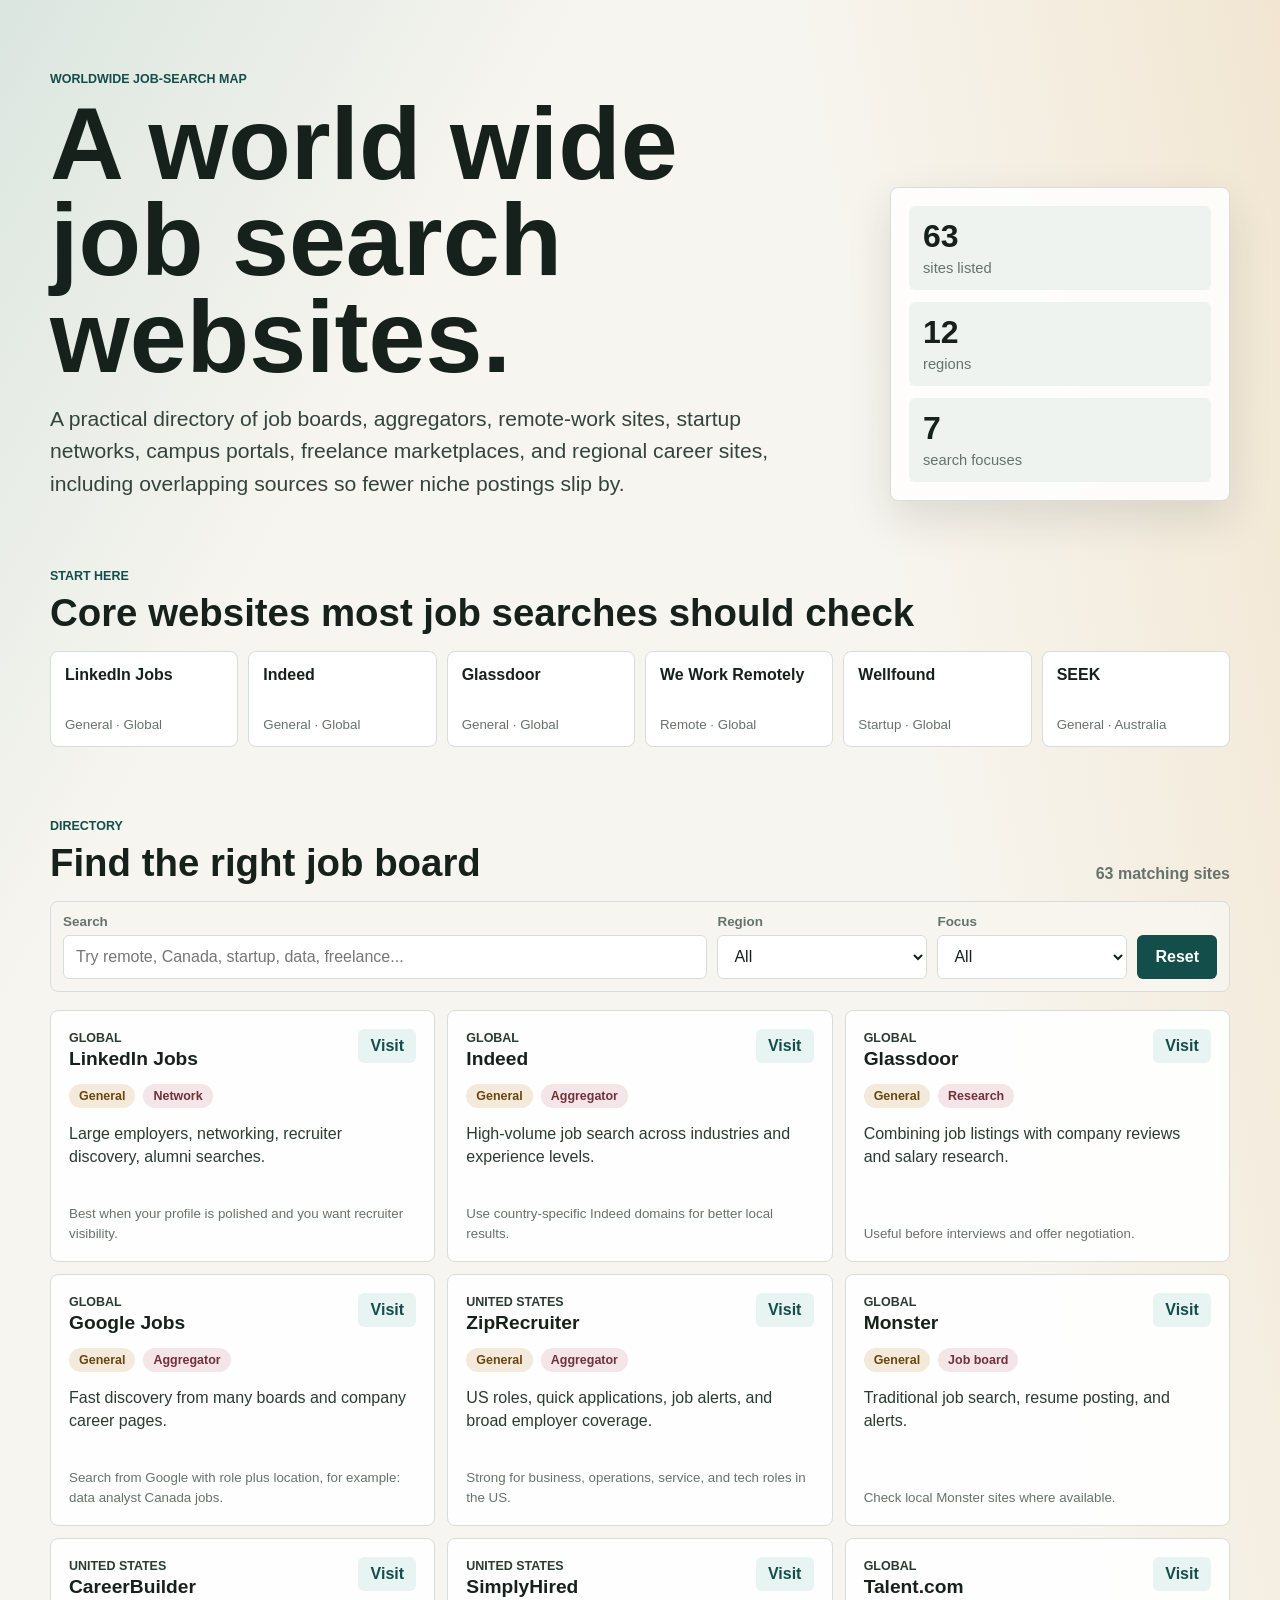
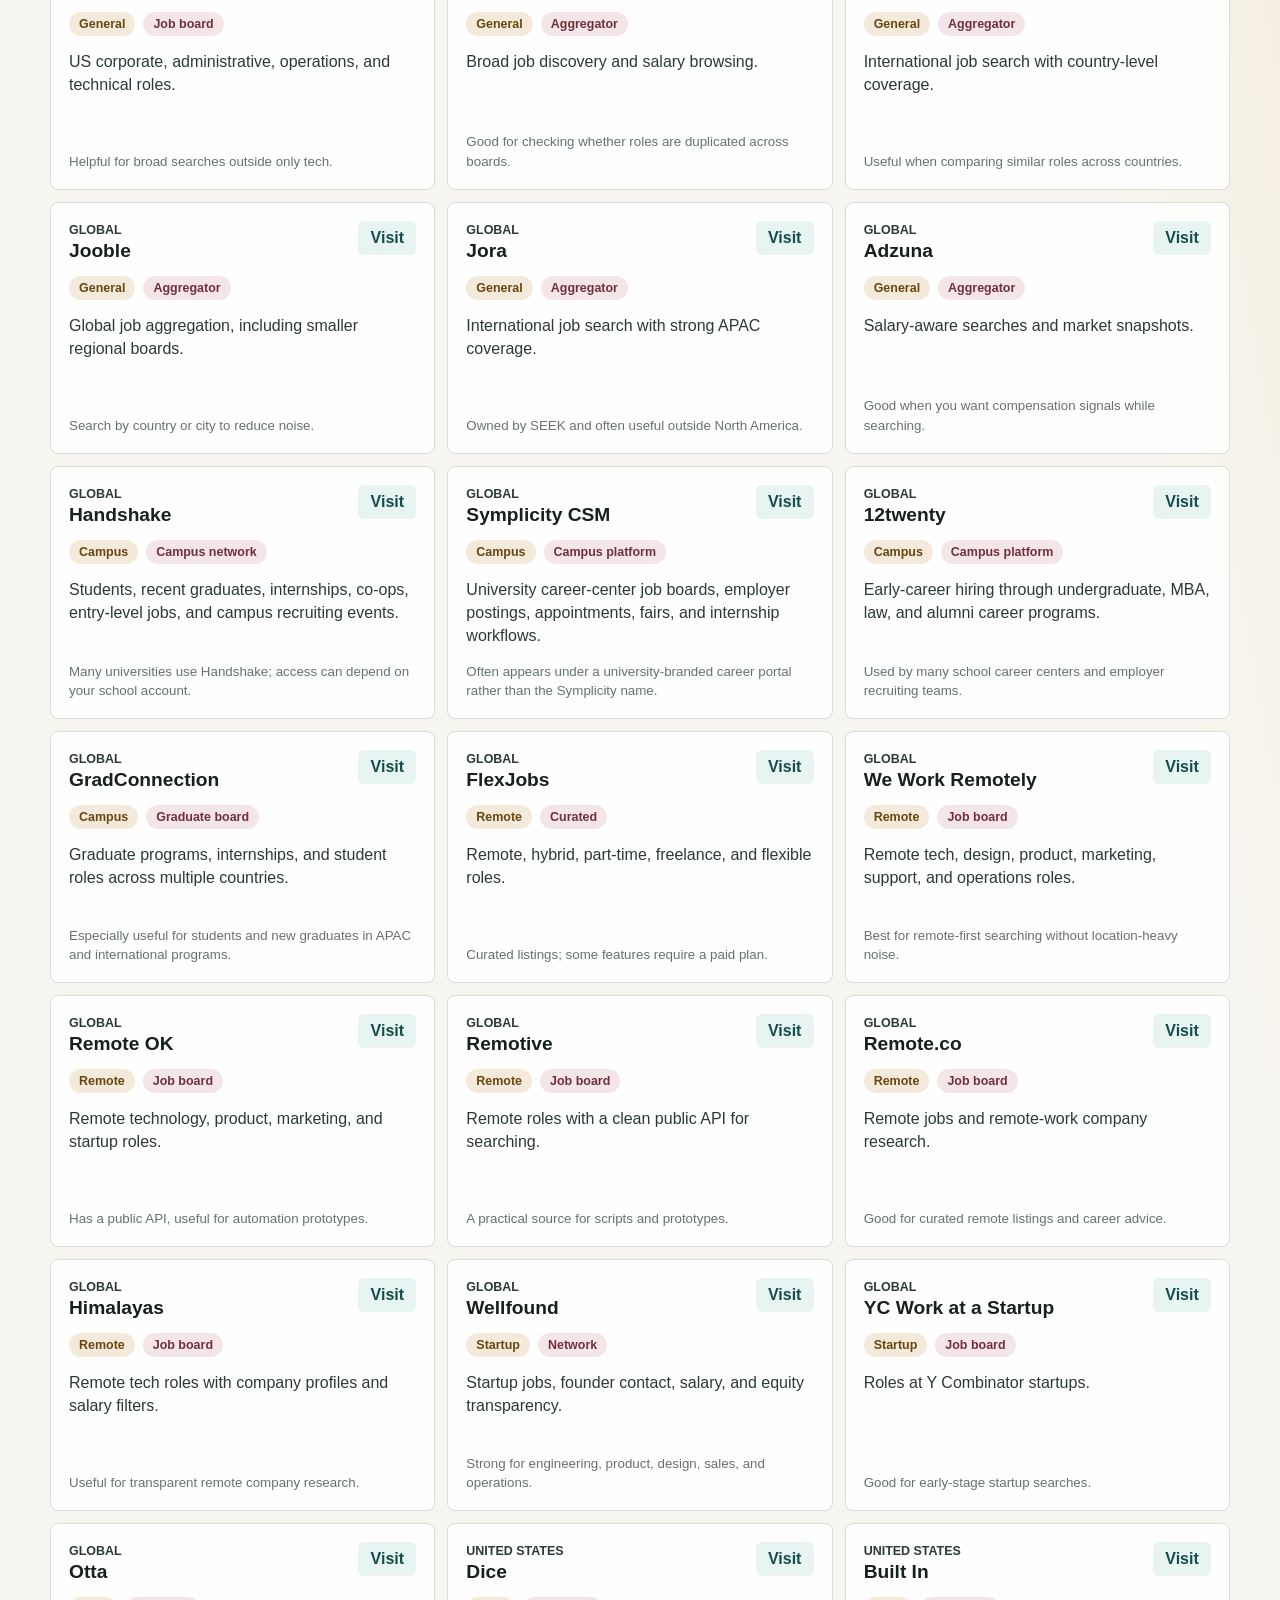
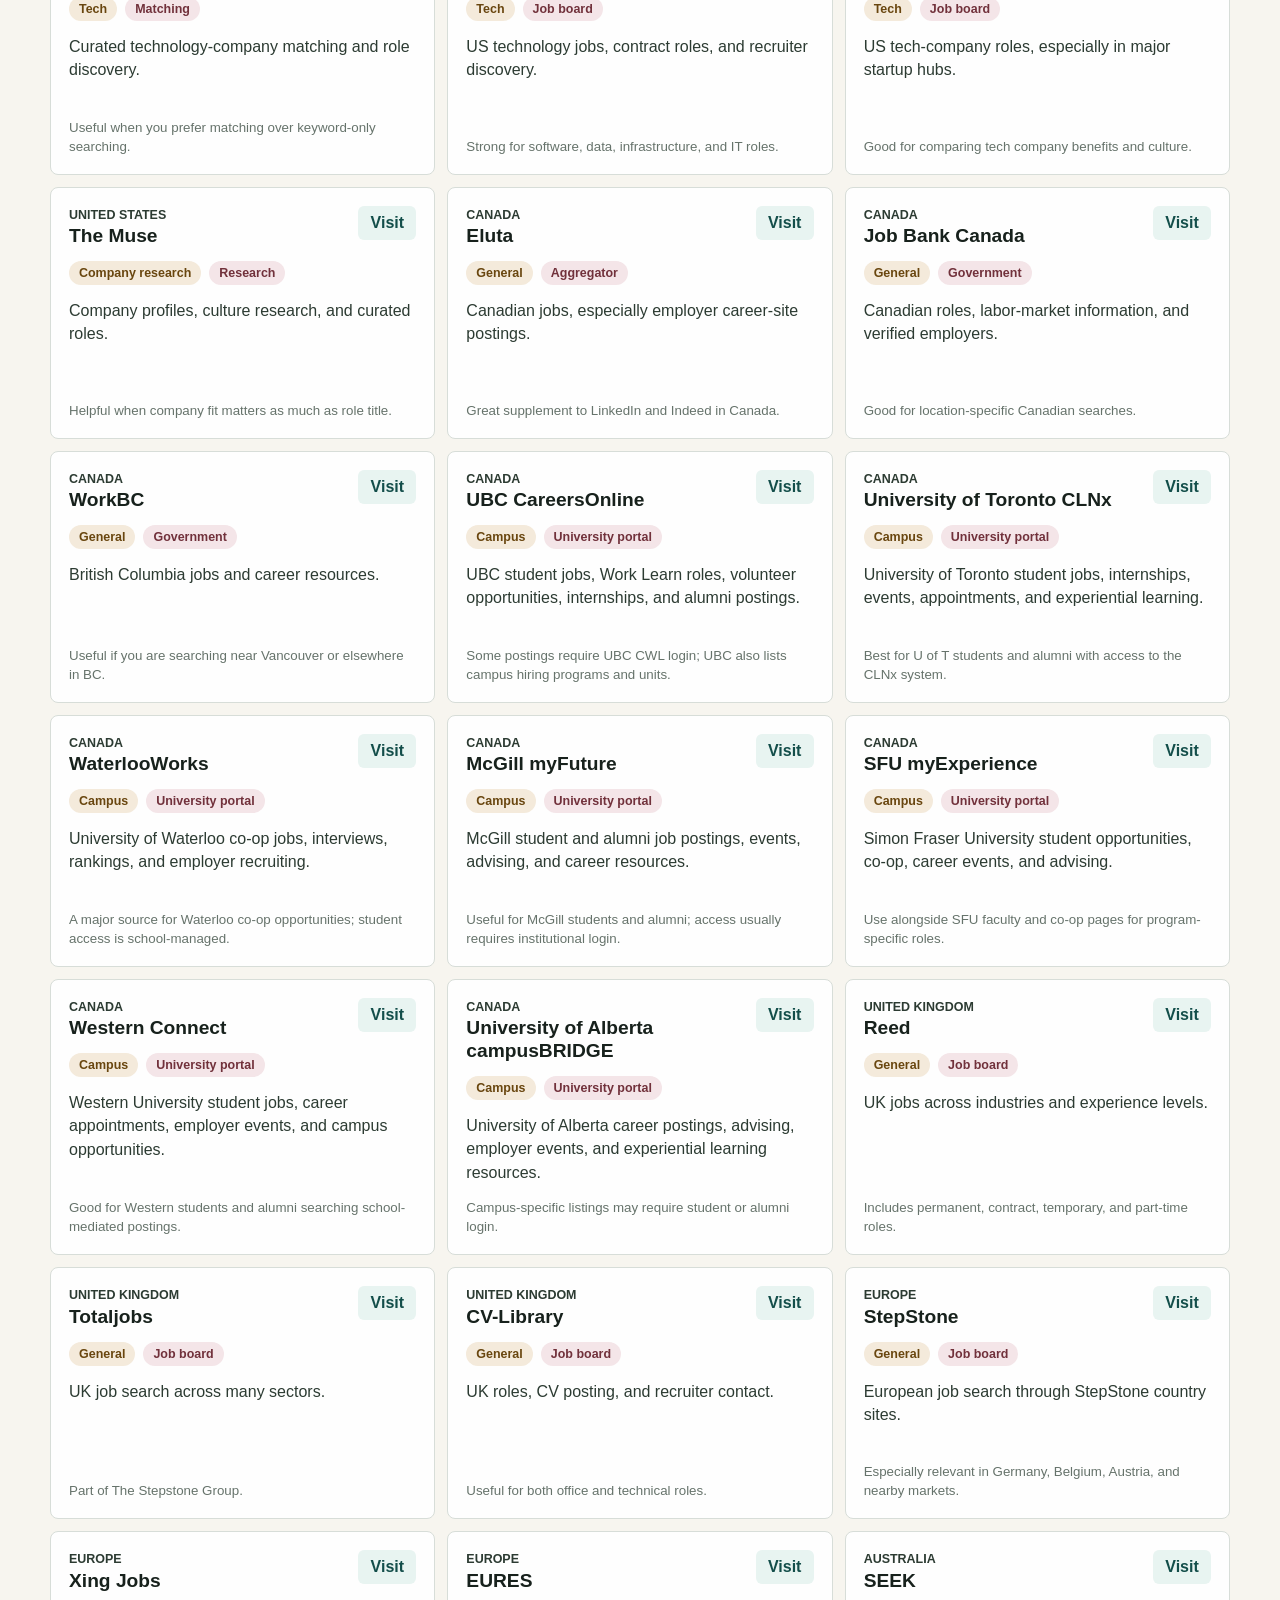
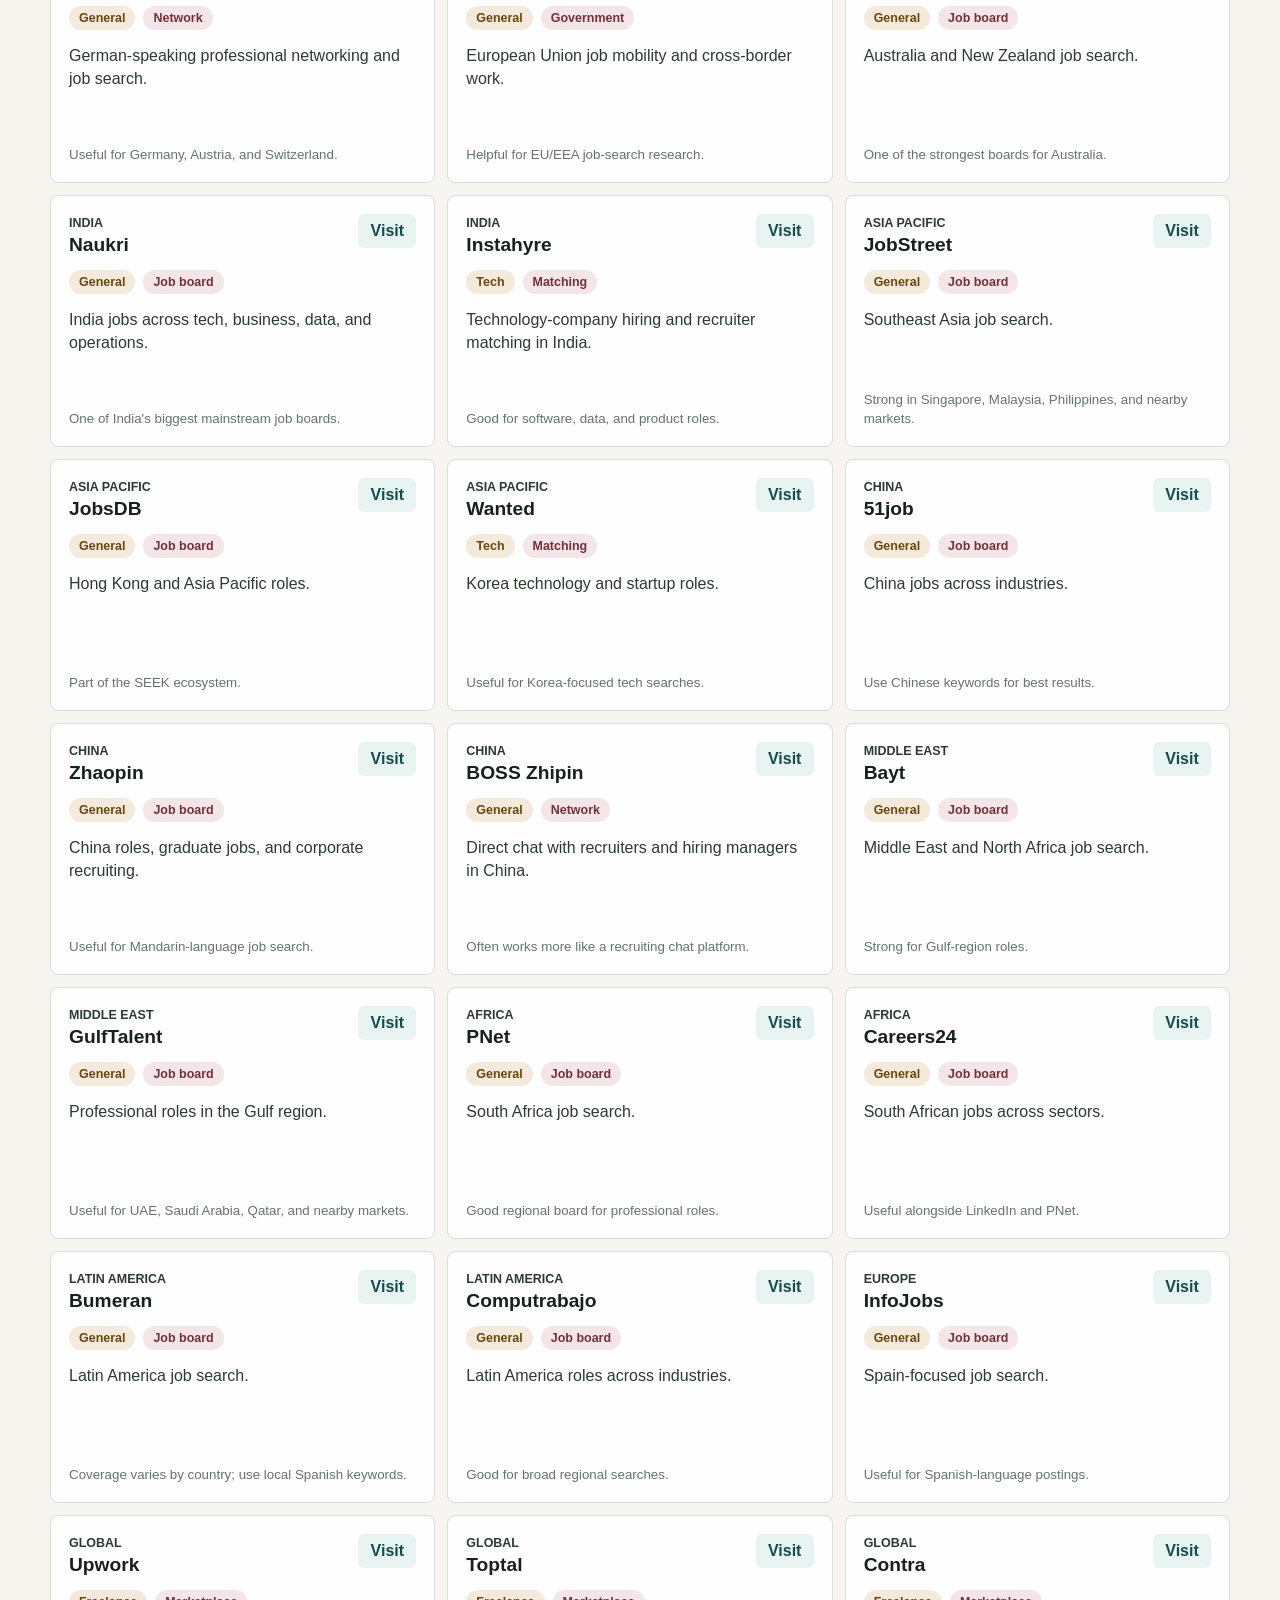
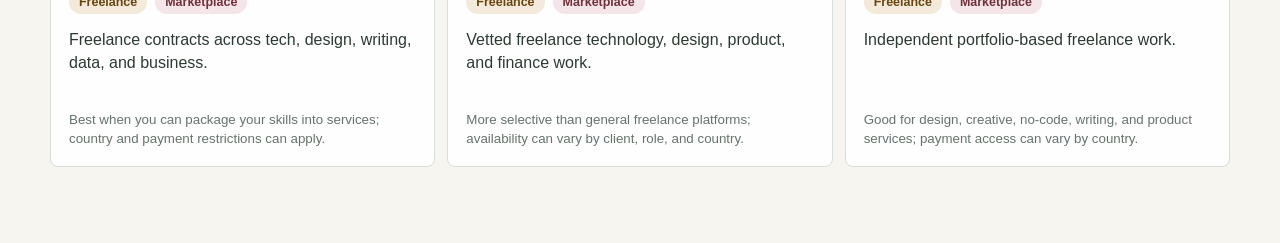
==== github-pages/index.html @ 7669657b "uploading deployment package" ====
<!doctype html>
<html lang="en">
  <head>
    <meta charset="utf-8" />
    <meta name="viewport" content="width=device-width, initial-scale=1" />
    <title>Worldwide Job Board Directory</title>
    <meta
      name="description"
      content="A searchable public directory of worldwide job-search websites, including regional, global, remote, campus, startup, and freelance job boards."
    />
    <style>
      :root {
        --background: #f7f5ef;
        --foreground: #17211c;
        --muted: #66736b;
        --panel: #ffffff;
        --panel-soft: #eef3f0;
        --line: #d7ddd8;
        --accent: #0f766e;
        --accent-dark: #134e4a;
        --amber-soft: #f4eadb;
        --rose-soft: #f4e5e8;
        --shadow: 0 18px 45px rgba(23, 33, 28, 0.12);
      }

      * {
        box-sizing: border-box;
      }

      body {
        margin: 0;
        background:
          linear-gradient(120deg, rgba(15, 118, 110, 0.12), transparent 32rem),
          linear-gradient(260deg, rgba(208, 139, 31, 0.14), transparent 30rem),
          var(--background);
        color: var(--foreground);
        font-family: Arial, Helvetica, sans-serif;
      }

      a {
        color: inherit;
      }

      button,
      input,
      select {
        font: inherit;
      }

      .hero {
        min-height: 54vh;
        display: flex;
        align-items: center;
        padding: 72px 24px 40px;
      }

      .hero__inner,
      .section,
      .directory {
        width: min(1180px, calc(100% - 48px));
        margin: 0 auto;
      }

      .hero__inner {
        display: grid;
        grid-template-columns: minmax(0, 1fr) 340px;
        gap: 32px;
        align-items: end;
      }

      .eyebrow {
        margin: 0 0 10px;
        color: var(--accent-dark);
        font-size: 0.78rem;
        font-weight: 800;
        letter-spacing: 0;
        text-transform: uppercase;
      }

      h1,
      h2,
      h3,
      p {
        margin-top: 0;
      }

      h1 {
        margin-bottom: 18px;
        font-size: clamp(3rem, 8vw, 6.7rem);
        line-height: 0.94;
        letter-spacing: 0;
        max-width: 980px;
      }

      .hero__lead {
        max-width: 720px;
        margin-bottom: 0;
        color: #33443a;
        font-size: clamp(1.05rem, 2vw, 1.32rem);
        line-height: 1.55;
      }

      .hero__panel {
        background: rgba(255, 255, 255, 0.86);
        border: 1px solid var(--line);
        border-radius: 8px;
        box-shadow: var(--shadow);
        padding: 18px;
        display: grid;
        gap: 12px;
      }

      .hero__panel div {
        min-height: 82px;
        padding: 14px;
        border-radius: 6px;
        background: var(--panel-soft);
      }

      .hero__panel strong {
        display: block;
        font-size: 2rem;
        line-height: 1;
      }

      .hero__panel span {
        display: block;
        margin-top: 8px;
        color: var(--muted);
        font-size: 0.92rem;
      }

      .section {
        padding: 28px 0 44px;
      }

      h2 {
        margin-bottom: 0;
        font-size: clamp(1.8rem, 3vw, 2.7rem);
        line-height: 1.04;
        letter-spacing: 0;
      }

      .featured-grid {
        display: grid;
        grid-template-columns: repeat(6, minmax(0, 1fr));
        gap: 10px;
        margin-top: 18px;
      }

      .featured-link {
        min-height: 96px;
        display: flex;
        flex-direction: column;
        justify-content: space-between;
        padding: 14px;
        border: 1px solid var(--line);
        border-radius: 8px;
        background: var(--panel);
        text-decoration: none;
      }

      .featured-link span {
        font-weight: 800;
      }

      .featured-link small {
        color: var(--muted);
      }

      .directory {
        padding: 28px 0 76px;
      }

      .directory__toolbar {
        display: flex;
        justify-content: space-between;
        gap: 24px;
        align-items: end;
        margin-bottom: 18px;
      }

      .result-count {
        flex: 0 0 auto;
        margin: 0;
        color: var(--muted);
        font-weight: 700;
      }

      .filters {
        position: sticky;
        top: 0;
        z-index: 4;
        display: grid;
        grid-template-columns: minmax(260px, 1fr) 210px 190px auto;
        gap: 10px;
        align-items: end;
        padding: 12px;
        margin-bottom: 18px;
        border: 1px solid var(--line);
        border-radius: 8px;
        background: rgba(247, 245, 239, 0.95);
        backdrop-filter: blur(14px);
      }

      label {
        display: grid;
        gap: 6px;
      }

      label span {
        color: var(--muted);
        font-size: 0.84rem;
        font-weight: 800;
      }

      input,
      select {
        width: 100%;
        height: 44px;
        border: 1px solid var(--line);
        border-radius: 6px;
        background: white;
        color: var(--foreground);
        padding: 0 12px;
        outline: none;
      }

      input:focus,
      select:focus {
        border-color: var(--accent);
        box-shadow: 0 0 0 3px rgba(15, 118, 110, 0.14);
      }

      .clear-button {
        height: 44px;
        border: 0;
        border-radius: 6px;
        background: var(--accent-dark);
        color: white;
        padding: 0 18px;
        cursor: pointer;
        font-weight: 800;
      }

      .board-grid {
        display: grid;
        grid-template-columns: repeat(3, minmax(0, 1fr));
        gap: 12px;
      }

      .board-card {
        min-height: 252px;
        display: flex;
        flex-direction: column;
        gap: 14px;
        border: 1px solid var(--line);
        border-radius: 8px;
        background: rgba(255, 255, 255, 0.92);
        padding: 18px;
      }

      .board-card__top {
        display: flex;
        justify-content: space-between;
        gap: 16px;
        align-items: start;
      }

      .board-card__region {
        margin-bottom: 6px;
        color: var(--accent);
        font-size: 0.78rem;
        font-weight: 800;
        text-transform: uppercase;
      }

      .board-card h3 {
        margin-bottom: 0;
        font-size: 1.2rem;
        line-height: 1.2;
      }

      .board-card__top a {
        flex: 0 0 auto;
        display: inline-flex;
        align-items: center;
        justify-content: center;
        min-width: 58px;
        height: 34px;
        border-radius: 6px;
        background: #e8f4f1;
        color: var(--accent-dark);
        text-decoration: none;
        font-weight: 800;
      }

      .tags {
        display: flex;
        flex-wrap: wrap;
        gap: 8px;
      }

      .tags span {
        border-radius: 999px;
        background: var(--amber-soft);
        color: #69460f;
        padding: 5px 10px;
        font-size: 0.78rem;
        font-weight: 800;
      }

      .tags span:nth-child(2) {
        background: var(--rose-soft);
        color: #71313b;
      }

      .tags span:nth-child(3) {
        background: #e8f4f1;
        color: var(--accent-dark);
      }

      .board-card p {
        margin-bottom: 0;
        color: #2c3b32;
        line-height: 1.45;
      }

      .board-card small {
        margin-top: auto;
        color: var(--muted);
        line-height: 1.45;
      }

      @media (max-width: 980px) {
        .hero__inner {
          grid-template-columns: 1fr;
        }

        .hero__panel {
          grid-template-columns: repeat(3, minmax(0, 1fr));
        }

        .featured-grid,
        .board-grid {
          grid-template-columns: repeat(2, minmax(0, 1fr));
        }

        .filters {
          grid-template-columns: 1fr 1fr;
        }

        .search-field {
          grid-column: 1 / -1;
        }
      }

      @media (max-width: 640px) {
        .hero {
          min-height: auto;
          padding: 48px 16px 28px;
        }

        .hero__inner,
        .section,
        .directory {
          width: min(100% - 28px, 1180px);
        }

        .hero__panel,
        .featured-grid,
        .board-grid,
        .filters {
          grid-template-columns: 1fr;
        }

        .directory__toolbar {
          display: block;
        }

        .result-count {
          margin-top: 10px;
        }

        .board-card {
          min-height: auto;
        }
      }
    </style>
  </head>
  <body>
    <main>
      <section class="hero">
        <div class="hero__inner">
          <div>
            <p class="eyebrow">Worldwide job-search map</p>
            <h1>A world wide job search websites.</h1>
            <p class="hero__lead">
              A practical directory of job boards, aggregators, remote-work sites,
              startup networks, campus portals, freelance marketplaces, and regional
              career sites, including overlapping sources so fewer niche postings slip by.
            </p>
          </div>
          <div class="hero__panel" aria-label="Directory summary">
            <div><strong id="site-count">0</strong><span>sites listed</span></div>
            <div><strong id="region-count">0</strong><span>regions</span></div>
            <div><strong id="focus-count">0</strong><span>search focuses</span></div>
          </div>
        </div>
      </section>

      <section class="section" aria-labelledby="featured-title">
        <p class="eyebrow">Start here</p>
        <h2 id="featured-title">Core websites most job searches should check</h2>
        <div class="featured-grid" id="featured-grid"></div>
      </section>

      <section class="directory" aria-labelledby="directory-title">
        <div class="directory__toolbar">
          <div>
            <p class="eyebrow">Directory</p>
            <h2 id="directory-title">Find the right job board</h2>
          </div>
          <p class="result-count" id="result-count">0 matching sites</p>
        </div>

        <div class="filters" aria-label="Directory filters">
          <label class="search-field">
            <span>Search</span>
            <input id="search" type="search" placeholder="Try remote, Canada, startup, data, freelance..." />
          </label>
          <label>
            <span>Region</span>
            <select id="region"></select>
          </label>
          <label>
            <span>Focus</span>
            <select id="focus"></select>
          </label>
          <button class="clear-button" id="reset" type="button">Reset</button>
        </div>

        <div class="board-grid" id="board-grid"></div>
      </section>
    </main>

    <script>
      const regionOrder = [
        "All",
        "Global",
        "United States",
        "Canada",
        "United Kingdom",
        "Europe",
        "Australia",
        "India",
        "Asia Pacific",
        "China",
        "Middle East",
        "Africa",
        "Latin America",
      ];

      const focusOrder = ["All", "General", "Remote", "Tech", "Startup", "Campus", "Freelance", "Company research"];

      const broadCoverage = [
        "United States",
        "Canada",
        "United Kingdom",
        "Europe",
        "Australia",
        "India",
        "Asia Pacific",
        "Middle East",
        "Africa",
        "Latin America",
      ];

      const jobBoards = [
        ["LinkedIn Jobs", "https://www.linkedin.com/jobs/", "Global", broadCoverage, "General", "Network", "Large employers, networking, recruiter discovery, alumni searches.", "Best when your profile is polished and you want recruiter visibility."],
        ["Indeed", "https://www.indeed.com/", "Global", broadCoverage, "General", "Aggregator", "High-volume job search across industries and experience levels.", "Use country-specific Indeed domains for better local results."],
        ["Glassdoor", "https://www.glassdoor.com/Job/", "Global", ["United States", "Canada", "United Kingdom", "Europe", "Australia", "India"], "General", "Research", "Combining job listings with company reviews and salary research.", "Useful before interviews and offer negotiation."],
        ["Google Jobs", "https://www.google.com/search?q=jobs+near+me", "Global", broadCoverage, "General", "Aggregator", "Fast discovery from many boards and company career pages.", "Search from Google with role plus location, for example: data analyst Canada jobs."],
        ["ZipRecruiter", "https://www.ziprecruiter.com/", "United States", [], "General", "Aggregator", "US roles, quick applications, job alerts, and broad employer coverage.", "Strong for business, operations, service, and tech roles in the US."],
        ["Monster", "https://www.monster.com/", "Global", ["United States", "Canada", "United Kingdom", "Europe", "India"], "General", "Job board", "Traditional job search, resume posting, and alerts.", "Check local Monster sites where available."],
        ["CareerBuilder", "https://www.careerbuilder.com/", "United States", [], "General", "Job board", "US corporate, administrative, operations, and technical roles.", "Helpful for broad searches outside only tech."],
        ["SimplyHired", "https://www.simplyhired.com/", "United States", [], "General", "Aggregator", "Broad job discovery and salary browsing.", "Good for checking whether roles are duplicated across boards."],
        ["Talent.com", "https://www.talent.com/", "Global", broadCoverage, "General", "Aggregator", "International job search with country-level coverage.", "Useful when comparing similar roles across countries."],
        ["Jooble", "https://jooble.org/", "Global", broadCoverage, "General", "Aggregator", "Global job aggregation, including smaller regional boards.", "Search by country or city to reduce noise."],
        ["Jora", "https://www.jora.com/", "Global", ["Canada", "United Kingdom", "Australia", "India", "Asia Pacific"], "General", "Aggregator", "International job search with strong APAC coverage.", "Owned by SEEK and often useful outside North America."],
        ["Adzuna", "https://www.adzuna.com/", "Global", ["United States", "Canada", "United Kingdom", "Europe", "Australia"], "General", "Aggregator", "Salary-aware searches and market snapshots.", "Good when you want compensation signals while searching."],
        ["Handshake", "https://joinhandshake.com/students/", "Global", ["United States", "Canada", "United Kingdom", "Europe"], "Campus", "Campus network", "Students, recent graduates, internships, co-ops, entry-level jobs, and campus recruiting events.", "Many universities use Handshake; access can depend on your school account."],
        ["Symplicity CSM", "https://www.symplicity.com/uk/csm", "Global", ["United States", "Canada", "United Kingdom", "Europe", "Australia", "Asia Pacific"], "Campus", "Campus platform", "University career-center job boards, employer postings, appointments, fairs, and internship workflows.", "Often appears under a university-branded career portal rather than the Symplicity name."],
        ["12twenty", "https://12twenty.com/", "Global", ["United States", "Canada", "United Kingdom", "Europe"], "Campus", "Campus platform", "Early-career hiring through undergraduate, MBA, law, and alumni career programs.", "Used by many school career centers and employer recruiting teams."],
        ["GradConnection", "https://au.gradconnection.com/", "Global", ["Australia", "India", "Asia Pacific"], "Campus", "Graduate board", "Graduate programs, internships, and student roles across multiple countries.", "Especially useful for students and new graduates in APAC and international programs."],
        ["FlexJobs", "https://www.flexjobs.com/", "Global", broadCoverage, "Remote", "Curated", "Remote, hybrid, part-time, freelance, and flexible roles.", "Curated listings; some features require a paid plan."],
        ["We Work Remotely", "https://weworkremotely.com/", "Global", broadCoverage, "Remote", "Job board", "Remote tech, design, product, marketing, support, and operations roles.", "Best for remote-first searching without location-heavy noise."],
        ["Remote OK", "https://remoteok.com/", "Global", broadCoverage, "Remote", "Job board", "Remote technology, product, marketing, and startup roles.", "Has a public API, useful for automation prototypes."],
        ["Remotive", "https://remotive.com/", "Global", broadCoverage, "Remote", "Job board", "Remote roles with a clean public API for searching.", "A practical source for scripts and prototypes."],
        ["Remote.co", "https://remote.co/remote-jobs/", "Global", broadCoverage, "Remote", "Job board", "Remote jobs and remote-work company research.", "Good for curated remote listings and career advice."],
        ["Himalayas", "https://himalayas.app/jobs", "Global", broadCoverage, "Remote", "Job board", "Remote tech roles with company profiles and salary filters.", "Useful for transparent remote company research."],
        ["Wellfound", "https://wellfound.com/jobs", "Global", ["United States", "Canada", "United Kingdom", "Europe", "India", "Asia Pacific", "Latin America"], "Startup", "Network", "Startup jobs, founder contact, salary, and equity transparency.", "Strong for engineering, product, design, sales, and operations."],
        ["YC Work at a Startup", "https://www.ycombinator.com/jobs", "Global", broadCoverage, "Startup", "Job board", "Roles at Y Combinator startups.", "Good for early-stage startup searches."],
        ["Otta", "https://app.otta.com/", "Global", ["United States", "Canada", "United Kingdom", "Europe"], "Tech", "Matching", "Curated technology-company matching and role discovery.", "Useful when you prefer matching over keyword-only searching."],
        ["Dice", "https://www.dice.com/", "United States", [], "Tech", "Job board", "US technology jobs, contract roles, and recruiter discovery.", "Strong for software, data, infrastructure, and IT roles."],
        ["Built In", "https://builtin.com/jobs", "United States", [], "Tech", "Job board", "US tech-company roles, especially in major startup hubs.", "Good for comparing tech company benefits and culture."],
        ["The Muse", "https://www.themuse.com/search/", "United States", [], "Company research", "Research", "Company profiles, culture research, and curated roles.", "Helpful when company fit matters as much as role title."],
        ["Eluta", "https://www.eluta.ca/", "Canada", [], "General", "Aggregator", "Canadian jobs, especially employer career-site postings.", "Great supplement to LinkedIn and Indeed in Canada."],
        ["Job Bank Canada", "https://www.jobbank.gc.ca/", "Canada", [], "General", "Government", "Canadian roles, labor-market information, and verified employers.", "Good for location-specific Canadian searches."],
        ["WorkBC", "https://www.workbc.ca/search-and-prepare-job/find-jobs", "Canada", [], "General", "Government", "British Columbia jobs and career resources.", "Useful if you are searching near Vancouver or elsewhere in BC."],
        ["UBC CareersOnline", "https://students.ubc.ca/career/campus-jobs/", "Canada", [], "Campus", "University portal", "UBC student jobs, Work Learn roles, volunteer opportunities, internships, and alumni postings.", "Some postings require UBC CWL login; UBC also lists campus hiring programs and units."],
        ["University of Toronto CLNx", "https://clnx.utoronto.ca/", "Canada", [], "Campus", "University portal", "University of Toronto student jobs, internships, events, appointments, and experiential learning.", "Best for U of T students and alumni with access to the CLNx system."],
        ["WaterlooWorks", "https://uwaterloo.ca/hire/recruit-waterloo/co-operative-education/co-op-hiring-process/waterlooworks", "Canada", [], "Campus", "University portal", "University of Waterloo co-op jobs, interviews, rankings, and employer recruiting.", "A major source for Waterloo co-op opportunities; student access is school-managed."],
        ["McGill myFuture", "https://www.mcgill.ca/caps/students/services/myfuture", "Canada", [], "Campus", "University portal", "McGill student and alumni job postings, events, advising, and career resources.", "Useful for McGill students and alumni; access usually requires institutional login."],
        ["SFU myExperience", "https://www.sfu.ca/students/career.html", "Canada", [], "Campus", "University portal", "Simon Fraser University student opportunities, co-op, career events, and advising.", "Use alongside SFU faculty and co-op pages for program-specific roles."],
        ["Western Connect", "https://www.uwo.ca/careers/", "Canada", [], "Campus", "University portal", "Western University student jobs, career appointments, employer events, and campus opportunities.", "Good for Western students and alumni searching school-mediated postings."],
        ["University of Alberta campusBRIDGE", "https://www.ualberta.ca/en/career-centre/index.html", "Canada", [], "Campus", "University portal", "University of Alberta career postings, advising, employer events, and experiential learning resources.", "Campus-specific listings may require student or alumni login."],
        ["Reed", "https://www.reed.co.uk/jobs", "United Kingdom", [], "General", "Job board", "UK jobs across industries and experience levels.", "Includes permanent, contract, temporary, and part-time roles."],
        ["Totaljobs", "https://www.totaljobs.com/", "United Kingdom", [], "General", "Job board", "UK job search across many sectors.", "Part of The Stepstone Group."],
        ["CV-Library", "https://www.cv-library.co.uk/", "United Kingdom", [], "General", "Job board", "UK roles, CV posting, and recruiter contact.", "Useful for both office and technical roles."],
        ["StepStone", "https://www.stepstone.com/", "Europe", [], "General", "Job board", "European job search through StepStone country sites.", "Especially relevant in Germany, Belgium, Austria, and nearby markets."],
        ["Xing Jobs", "https://www.xing.com/jobs", "Europe", [], "General", "Network", "German-speaking professional networking and job search.", "Useful for Germany, Austria, and Switzerland."],
        ["EURES", "https://eures.europa.eu/index_en", "Europe", [], "General", "Government", "European Union job mobility and cross-border work.", "Helpful for EU/EEA job-search research."],
        ["SEEK", "https://www.seek.com.au/", "Australia", [], "General", "Job board", "Australia and New Zealand job search.", "One of the strongest boards for Australia."],
        ["Naukri", "https://www.naukri.com/", "India", [], "General", "Job board", "India jobs across tech, business, data, and operations.", "One of India's biggest mainstream job boards."],
        ["Instahyre", "https://www.instahyre.com/", "India", [], "Tech", "Matching", "Technology-company hiring and recruiter matching in India.", "Good for software, data, and product roles."],
        ["JobStreet", "https://www.jobstreet.com/", "Asia Pacific", [], "General", "Job board", "Southeast Asia job search.", "Strong in Singapore, Malaysia, Philippines, and nearby markets."],
        ["JobsDB", "https://hk.jobsdb.com/", "Asia Pacific", [], "General", "Job board", "Hong Kong and Asia Pacific roles.", "Part of the SEEK ecosystem."],
        ["Wanted", "https://www.wanted.co.kr/", "Asia Pacific", [], "Tech", "Matching", "Korea technology and startup roles.", "Useful for Korea-focused tech searches."],
        ["51job", "https://www.51job.com/", "China", [], "General", "Job board", "China jobs across industries.", "Use Chinese keywords for best results."],
        ["Zhaopin", "https://www.zhaopin.com/", "China", [], "General", "Job board", "China roles, graduate jobs, and corporate recruiting.", "Useful for Mandarin-language job search."],
        ["BOSS Zhipin", "https://www.zhipin.com/", "China", [], "General", "Network", "Direct chat with recruiters and hiring managers in China.", "Often works more like a recruiting chat platform."],
        ["Bayt", "https://www.bayt.com/", "Middle East", [], "General", "Job board", "Middle East and North Africa job search.", "Strong for Gulf-region roles."],
        ["GulfTalent", "https://www.gulftalent.com/", "Middle East", [], "General", "Job board", "Professional roles in the Gulf region.", "Useful for UAE, Saudi Arabia, Qatar, and nearby markets."],
        ["PNet", "https://www.pnet.co.za/", "Africa", [], "General", "Job board", "South Africa job search.", "Good regional board for professional roles."],
        ["Careers24", "https://www.careers24.com/", "Africa", [], "General", "Job board", "South African jobs across sectors.", "Useful alongside LinkedIn and PNet."],
        ["Bumeran", "https://www.bumeran.com/", "Latin America", [], "General", "Job board", "Latin America job search.", "Coverage varies by country; use local Spanish keywords."],
        ["Computrabajo", "https://www.computrabajo.com/", "Latin America", [], "General", "Job board", "Latin America roles across industries.", "Good for broad regional searches."],
        ["InfoJobs", "https://www.infojobs.net/", "Europe", [], "General", "Job board", "Spain-focused job search.", "Useful for Spanish-language postings."],
        ["Upwork", "https://www.upwork.com/", "Global", broadCoverage, "Freelance", "Marketplace", "Freelance contracts across tech, design, writing, data, and business.", "Best when you can package your skills into services; country and payment restrictions can apply."],
        ["Toptal", "https://www.toptal.com/", "Global", broadCoverage, "Freelance", "Marketplace", "Vetted freelance technology, design, product, and finance work.", "More selective than general freelance platforms; availability can vary by client, role, and country."],
        ["Contra", "https://contra.com/", "Global", broadCoverage, "Freelance", "Marketplace", "Independent portfolio-based freelance work.", "Good for design, creative, no-code, writing, and product services; payment access can vary by country."],
      ].map(([name, url, region, coverageRegions, focus, type, goodFor, notes]) => ({
        name,
        url,
        region,
        coverageRegions,
        focus,
        type,
        goodFor,
        notes,
      }));

      const state = {
        query: "",
        region: "All",
        focus: "All",
      };

      const searchInput = document.getElementById("search");
      const regionSelect = document.getElementById("region");
      const focusSelect = document.getElementById("focus");
      const boardGrid = document.getElementById("board-grid");
      const featuredGrid = document.getElementById("featured-grid");
      const resultCount = document.getElementById("result-count");

      const regions = regionOrder.filter((item) => item === "All" || jobBoards.some((board) => board.region === item));
      const focuses = focusOrder.filter((item) => item === "All" || jobBoards.some((board) => board.focus === item));

      document.getElementById("site-count").textContent = jobBoards.length;
      document.getElementById("region-count").textContent = regions.length - 1;
      document.getElementById("focus-count").textContent = focuses.length - 1;

      regionSelect.innerHTML = regions.map((item) => `<option>${item}</option>`).join("");
      focusSelect.innerHTML = focuses.map((item) => `<option>${item}</option>`).join("");

      featuredGrid.innerHTML = jobBoards
        .filter((board) => ["LinkedIn Jobs", "Indeed", "Glassdoor", "Wellfound", "We Work Remotely", "SEEK"].includes(board.name))
        .map(
          (board) => `
            <a class="featured-link" href="${board.url}" target="_blank" rel="noreferrer">
              <span>${board.name}</span>
              <small>${board.focus} · ${board.region}</small>
            </a>
          `,
        )
        .join("");

      function matchesRegion(board) {
        return (
          state.region === "All" ||
          board.region === state.region ||
          (board.region === "Global" && state.region !== "Global" && board.coverageRegions.includes(state.region))
        );
      }

      function render() {
        const normalizedQuery = state.query.trim().toLowerCase();
        const filtered = jobBoards.filter((board) => {
          const searchable = [board.name, board.region, board.focus, board.type, board.goodFor, board.notes].join(" ").toLowerCase();
          return matchesRegion(board) && (state.focus === "All" || board.focus === state.focus) && (!normalizedQuery || searchable.includes(normalizedQuery));
        });

        resultCount.textContent = `${filtered.length} matching site${filtered.length === 1 ? "" : "s"}`;
        boardGrid.innerHTML = filtered
          .map((board) => {
            const coverageTag =
              state.region !== "All" && board.region === "Global" && board.coverageRegions.includes(state.region)
                ? `<span>Covers ${state.region}</span>`
                : "";
            return `
              <article class="board-card">
                <div class="board-card__top">
                  <div>
                    <p class="board-card__region">${board.region}</p>
                    <h3>${board.name}</h3>
                  </div>
                  <a href="${board.url}" target="_blank" rel="noreferrer" aria-label="Open ${board.name}">Visit</a>
                </div>
                <div class="tags">
                  <span>${board.focus}</span>
                  <span>${board.type}</span>
                  ${coverageTag}
                </div>
                <p>${board.goodFor}</p>
                <small>${board.notes}</small>
              </article>
            `;
          })
          .join("");
      }

      searchInput.addEventListener("input", (event) => {
        state.query = event.target.value;
        render();
      });

      regionSelect.addEventListener("change", (event) => {
        state.region = event.target.value;
        render();
      });

      focusSelect.addEventListener("change", (event) => {
        state.focus = event.target.value;
        render();
      });

      document.getElementById("reset").addEventListener("click", () => {
        state.query = "";
        state.region = "All";
        state.focus = "All";
        searchInput.value = "";
        regionSelect.value = "All";
        focusSelect.value = "All";
        render();
      });

      render();
    </script>
  </body>
</html>
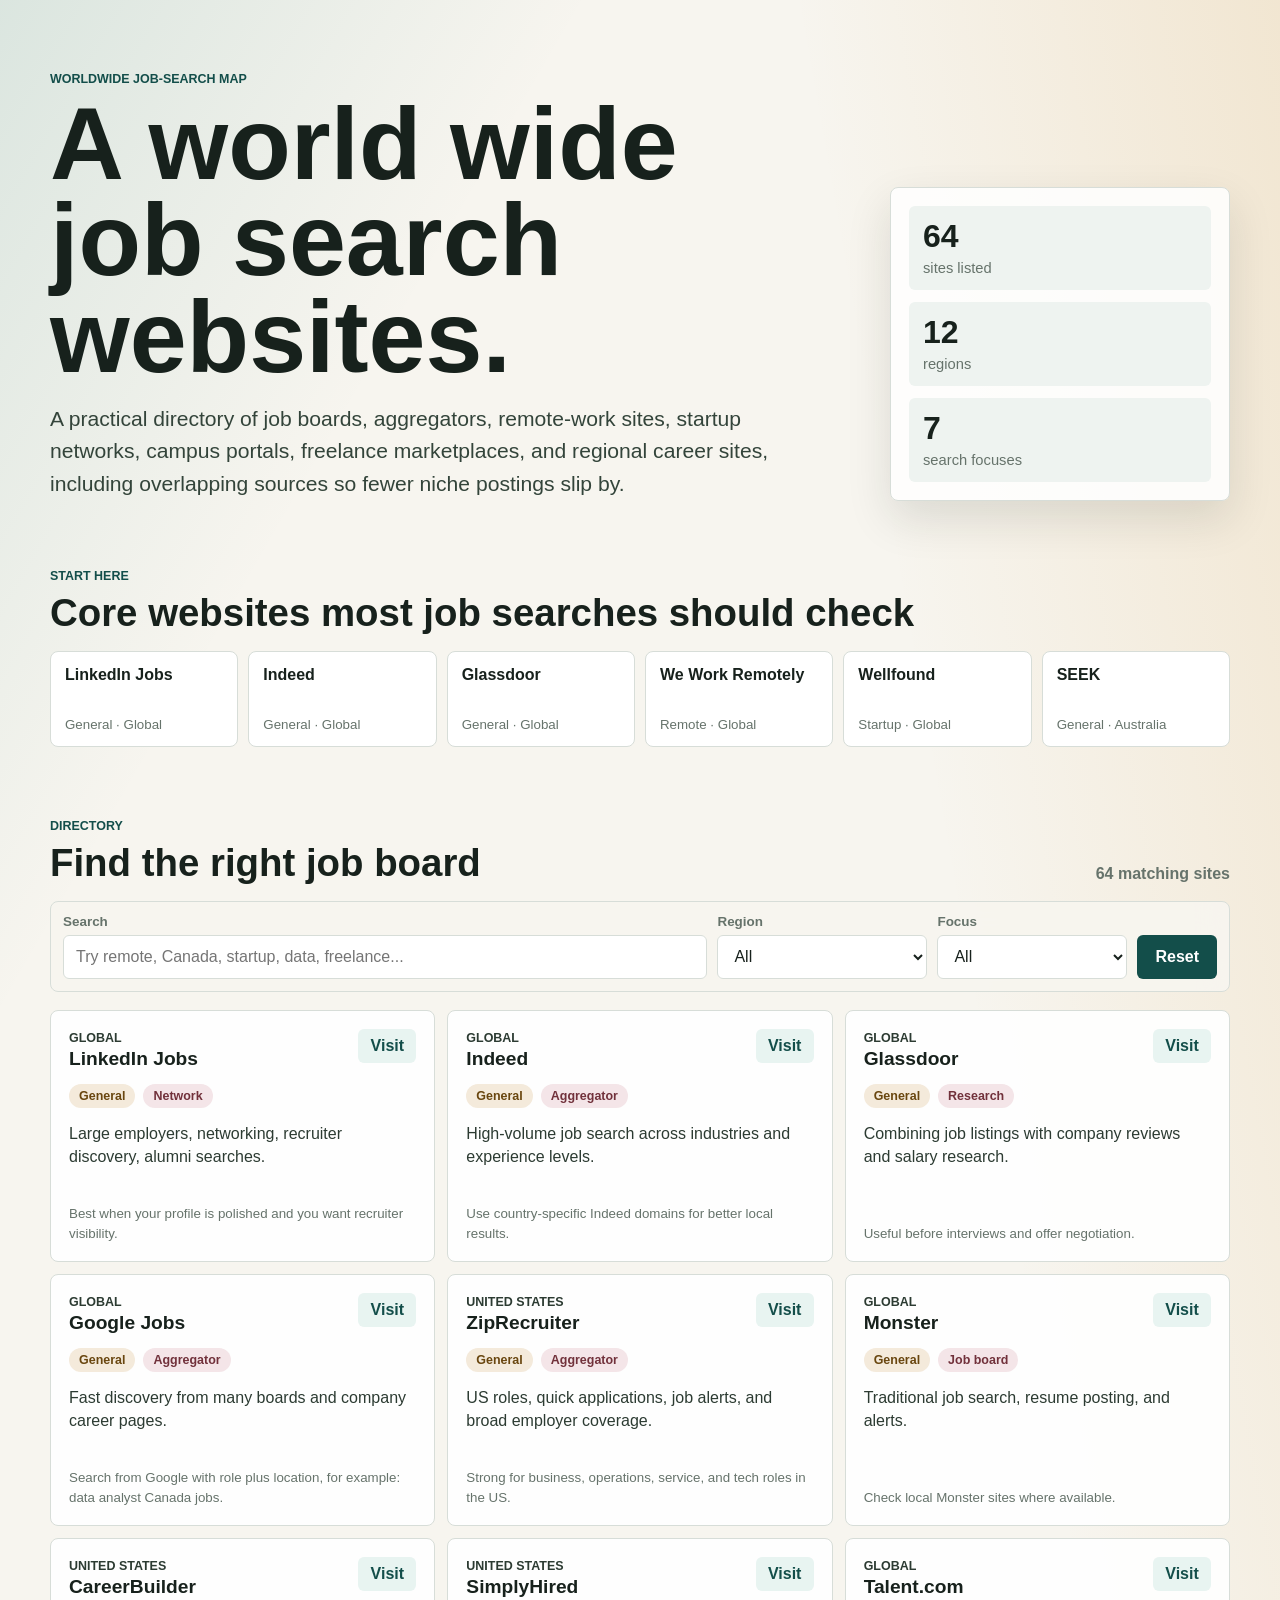
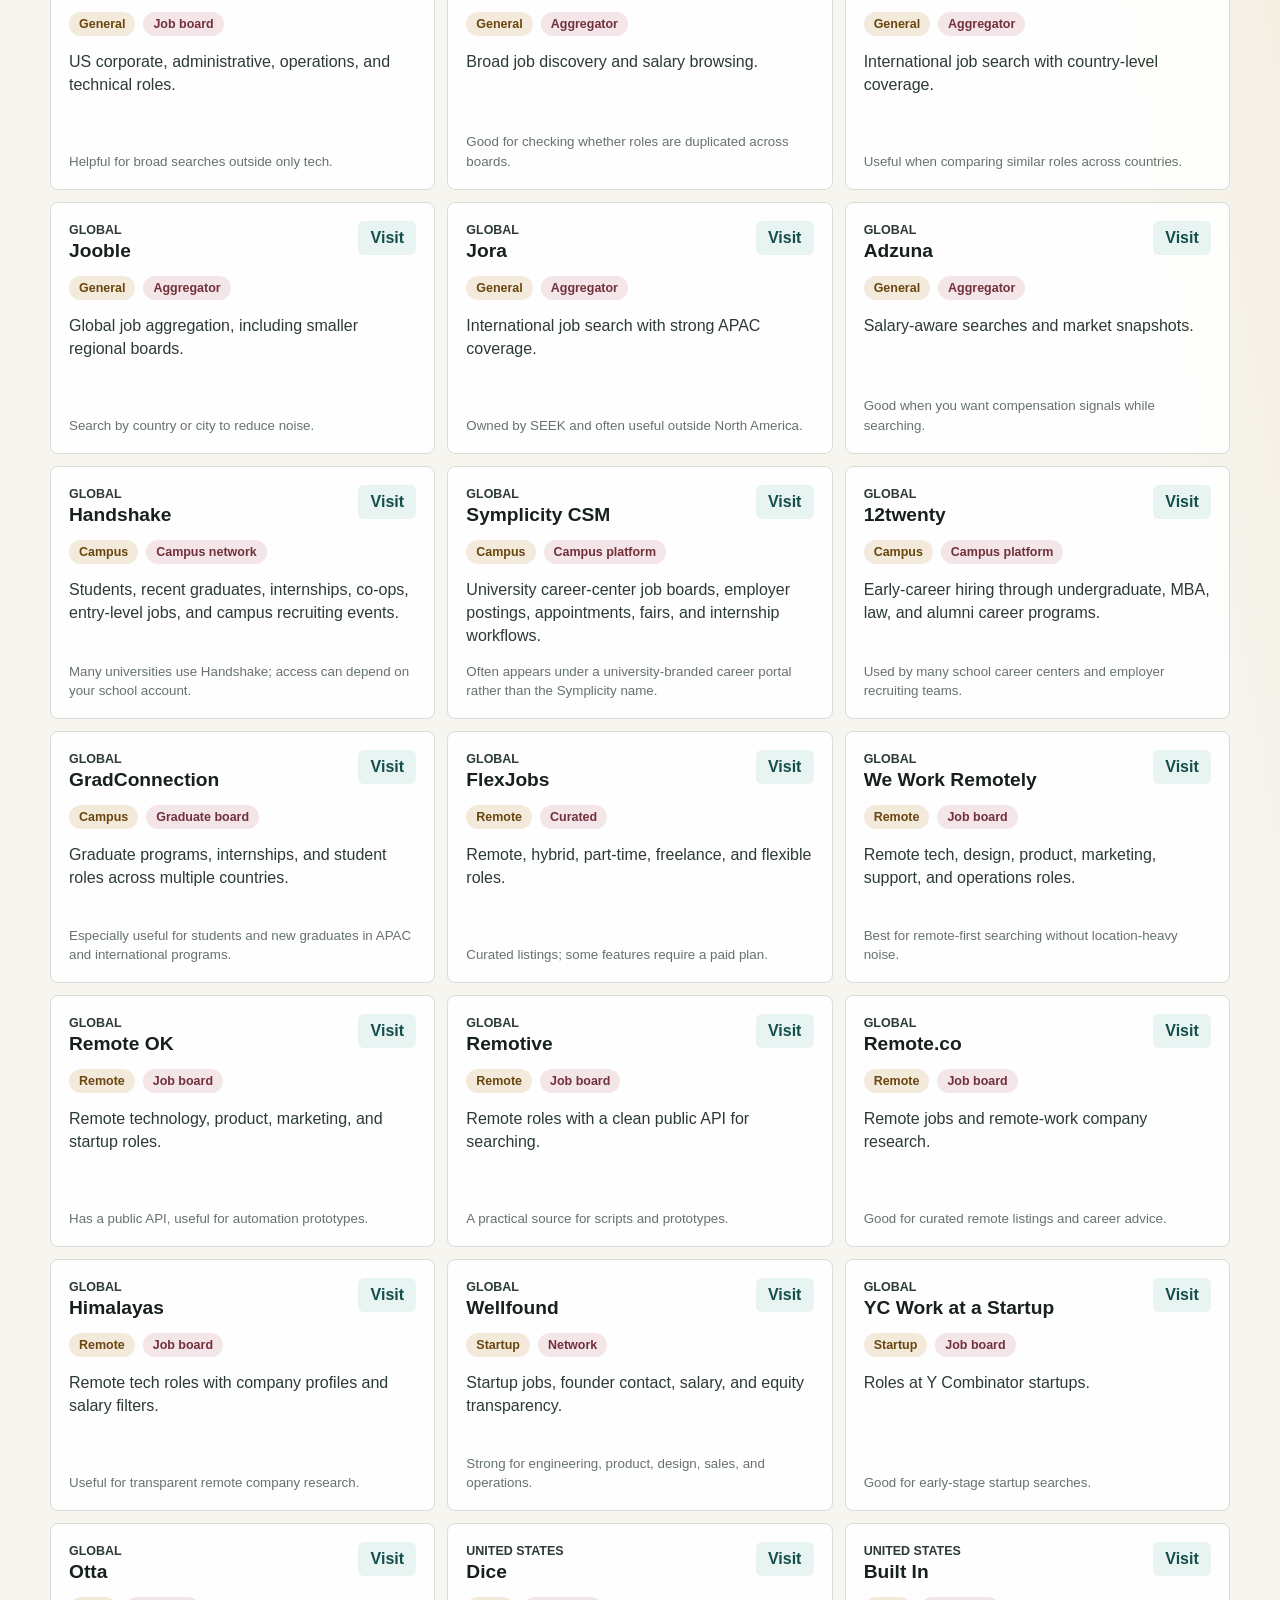
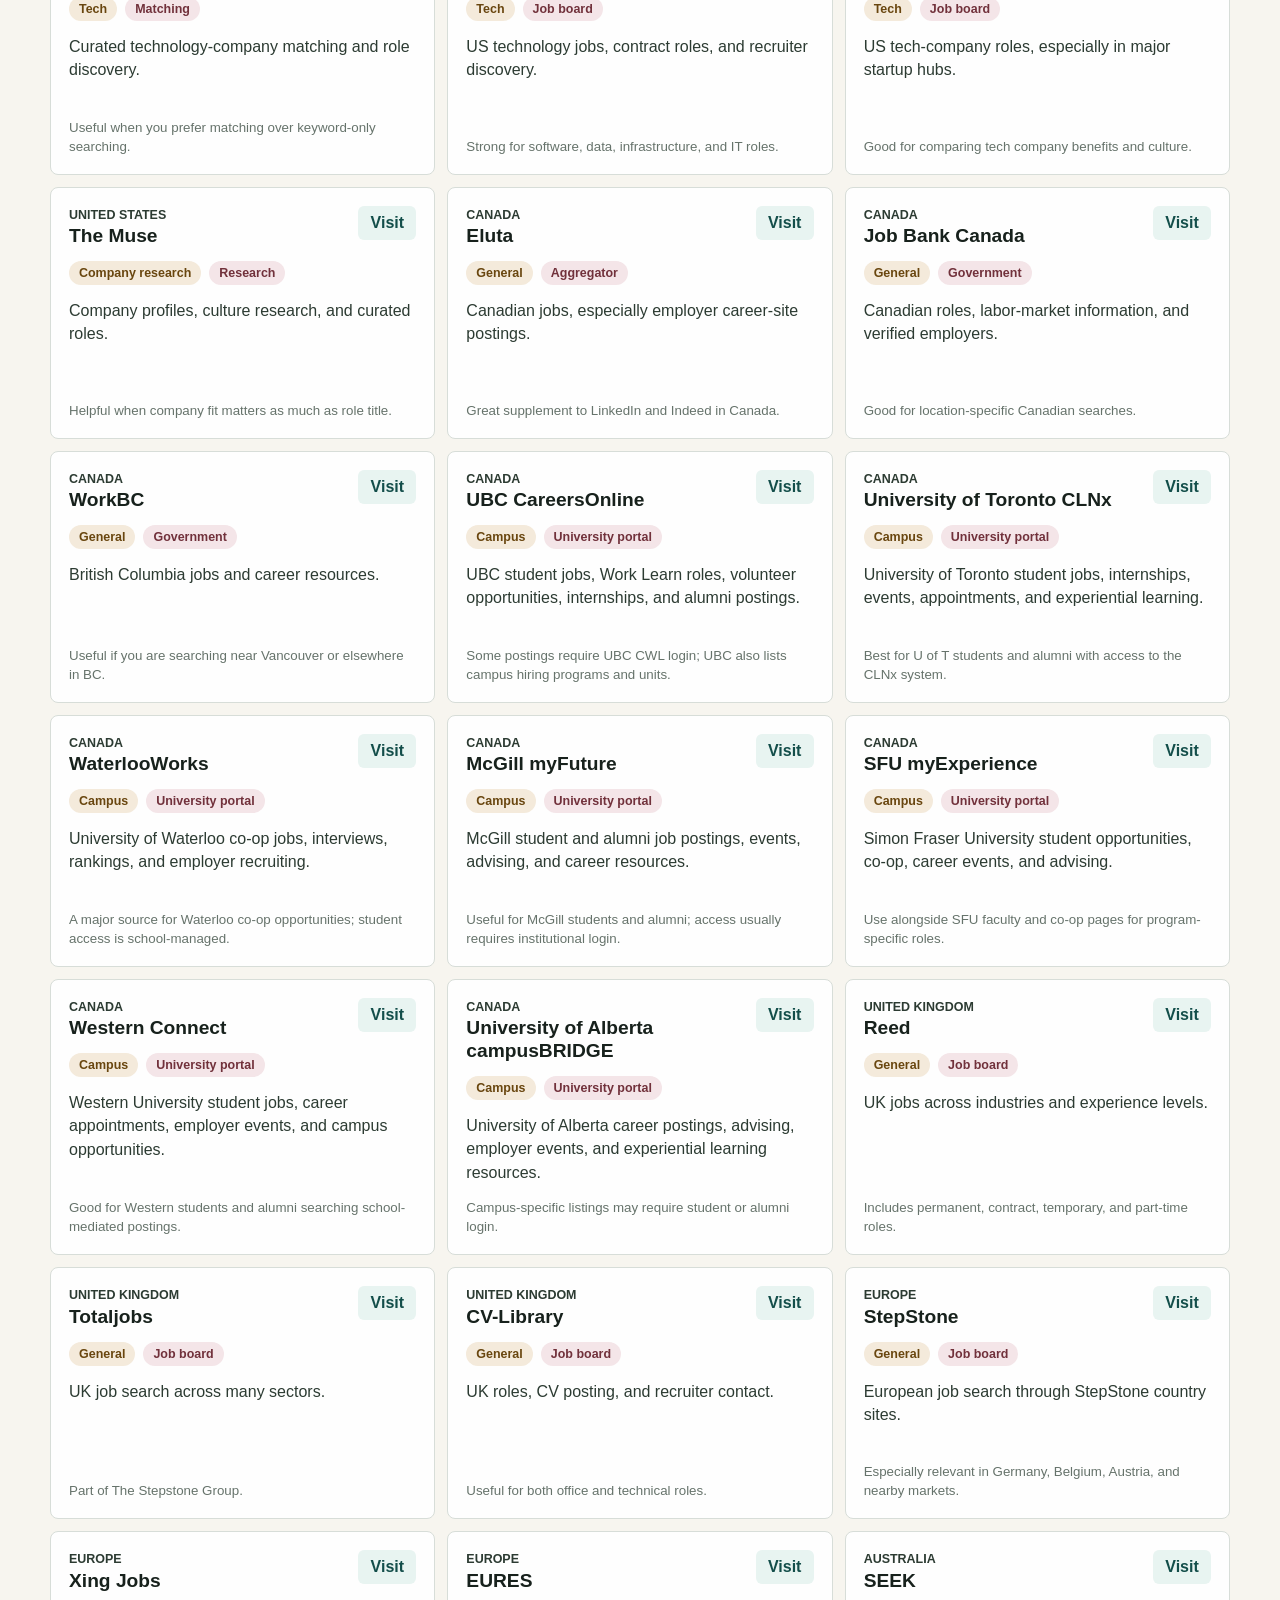
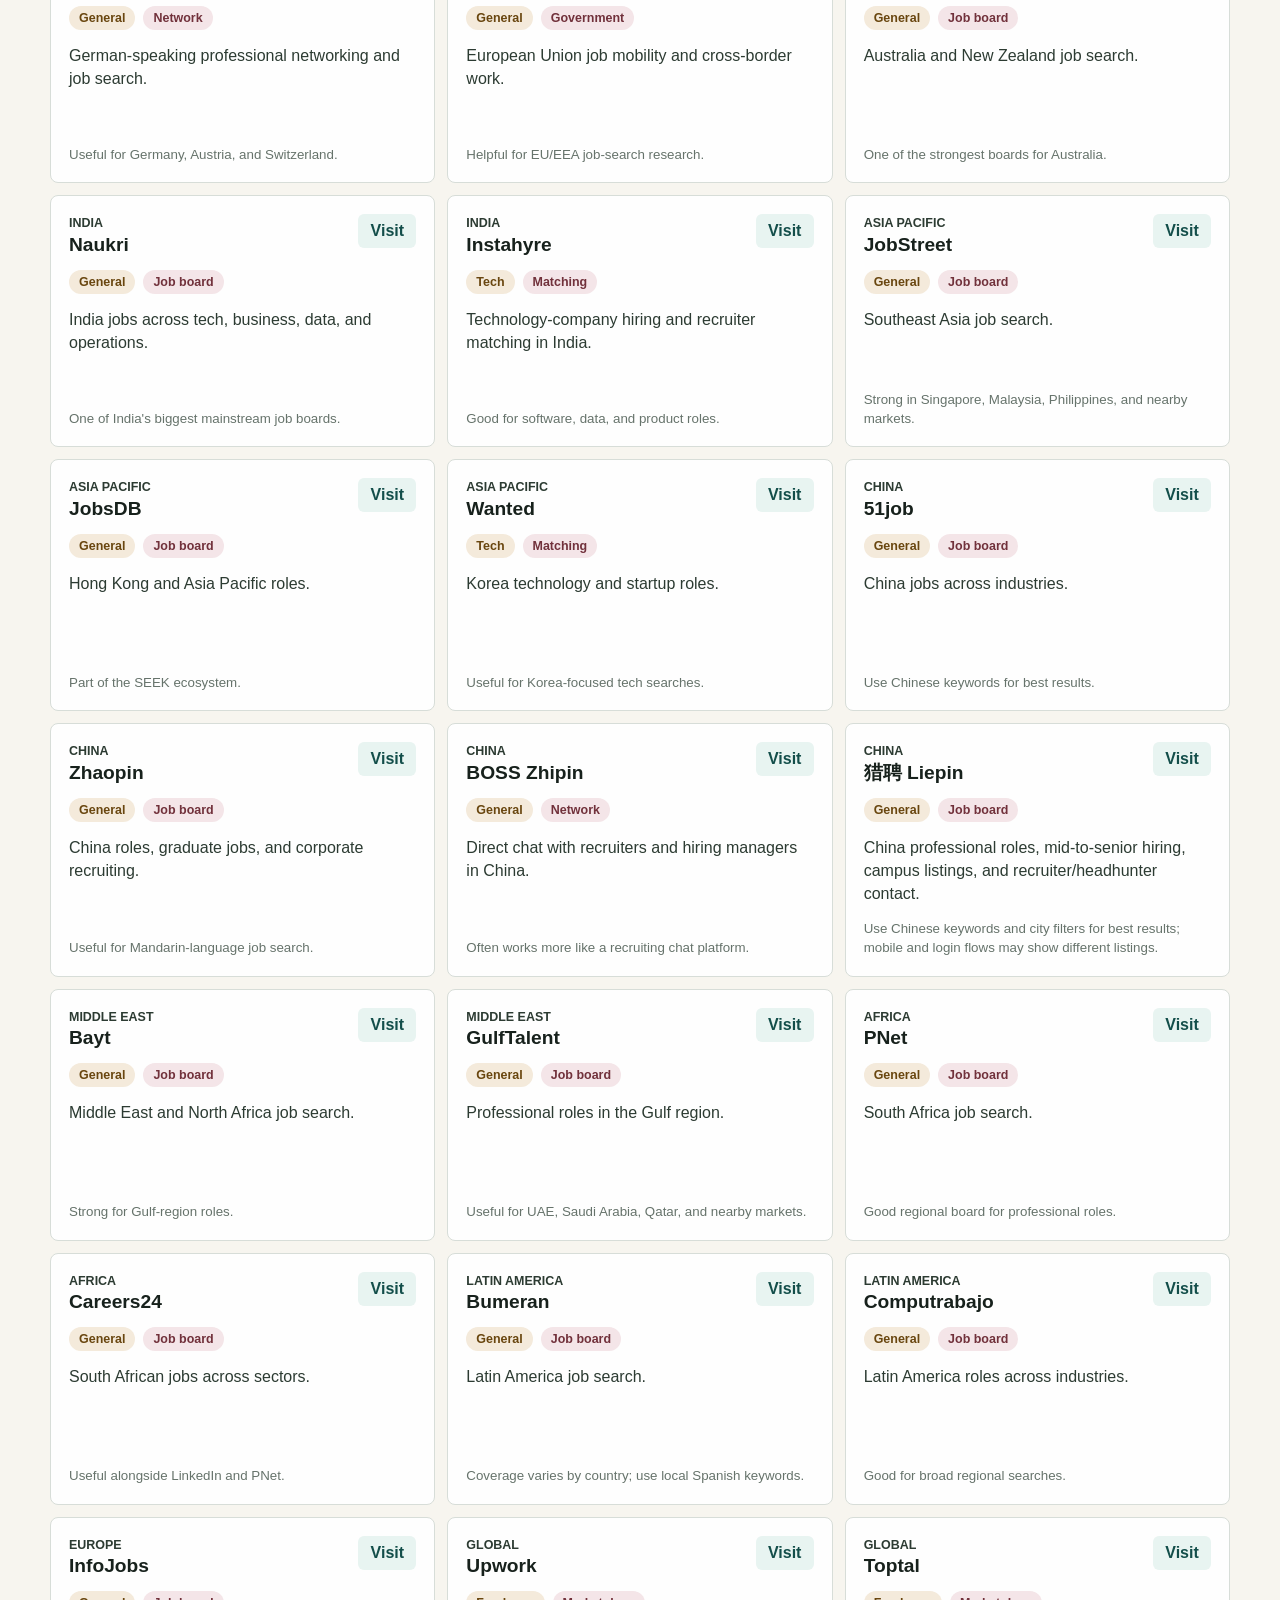
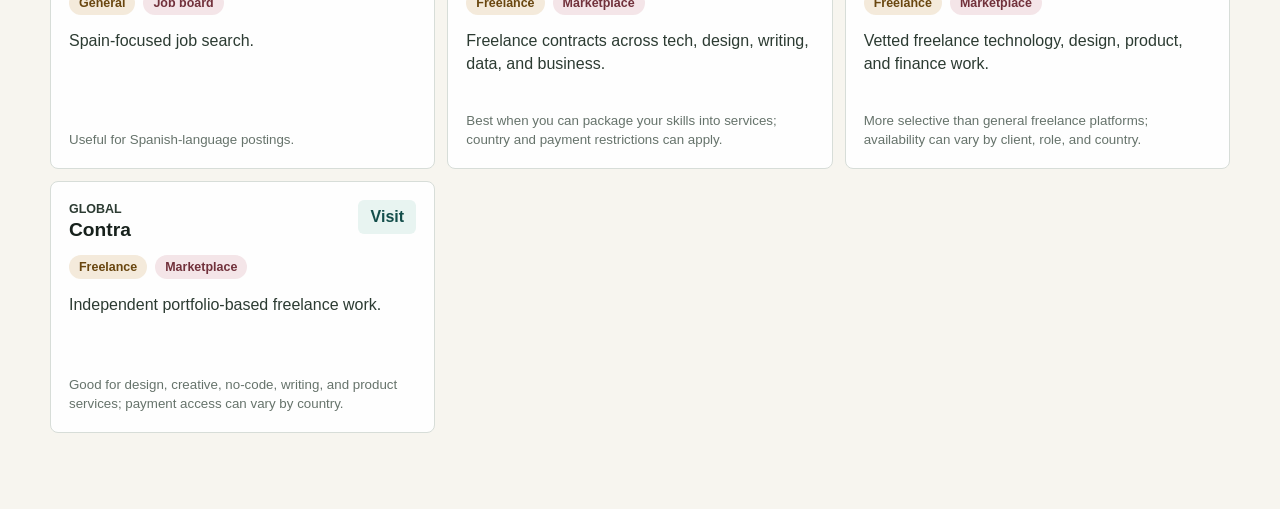
==== commit 7dbec965: "Add Liepin and restore build config" ====
--- a/github-pages/index.html
+++ b/github-pages/index.html
@@ -530,6 +530,7 @@
         ["51job", "https://www.51job.com/", "China", [], "General", "Job board", "China jobs across industries.", "Use Chinese keywords for best results."],
         ["Zhaopin", "https://www.zhaopin.com/", "China", [], "General", "Job board", "China roles, graduate jobs, and corporate recruiting.", "Useful for Mandarin-language job search."],
         ["BOSS Zhipin", "https://www.zhipin.com/", "China", [], "General", "Network", "Direct chat with recruiters and hiring managers in China.", "Often works more like a recruiting chat platform."],
+        ["猎聘 Liepin", "https://www.liepin.com/", "China", [], "General", "Job board", "China professional roles, mid-to-senior hiring, campus listings, and recruiter/headhunter contact.", "Use Chinese keywords and city filters for best results; mobile and login flows may show different listings."],
         ["Bayt", "https://www.bayt.com/", "Middle East", [], "General", "Job board", "Middle East and North Africa job search.", "Strong for Gulf-region roles."],
         ["GulfTalent", "https://www.gulftalent.com/", "Middle East", [], "General", "Job board", "Professional roles in the Gulf region.", "Useful for UAE, Saudi Arabia, Qatar, and nearby markets."],
         ["PNet", "https://www.pnet.co.za/", "Africa", [], "General", "Job board", "South Africa job search.", "Good regional board for professional roles."],
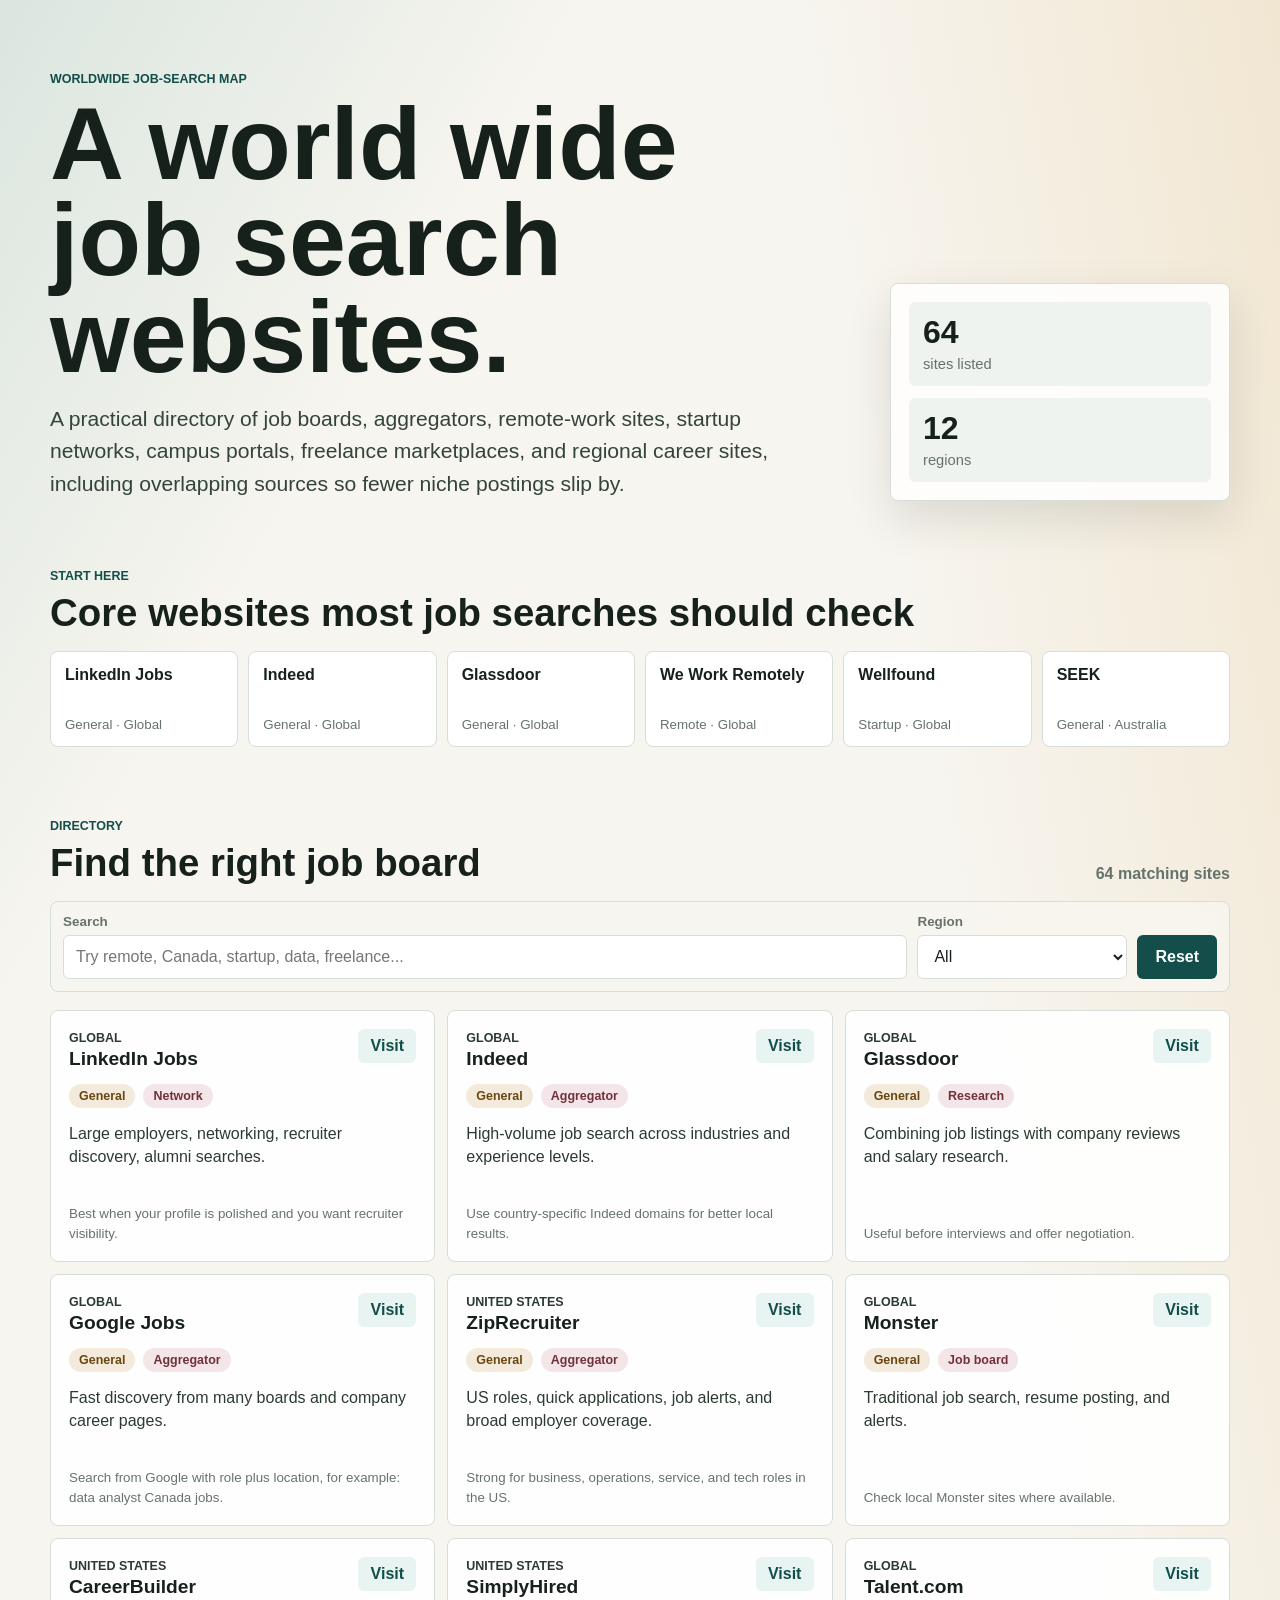
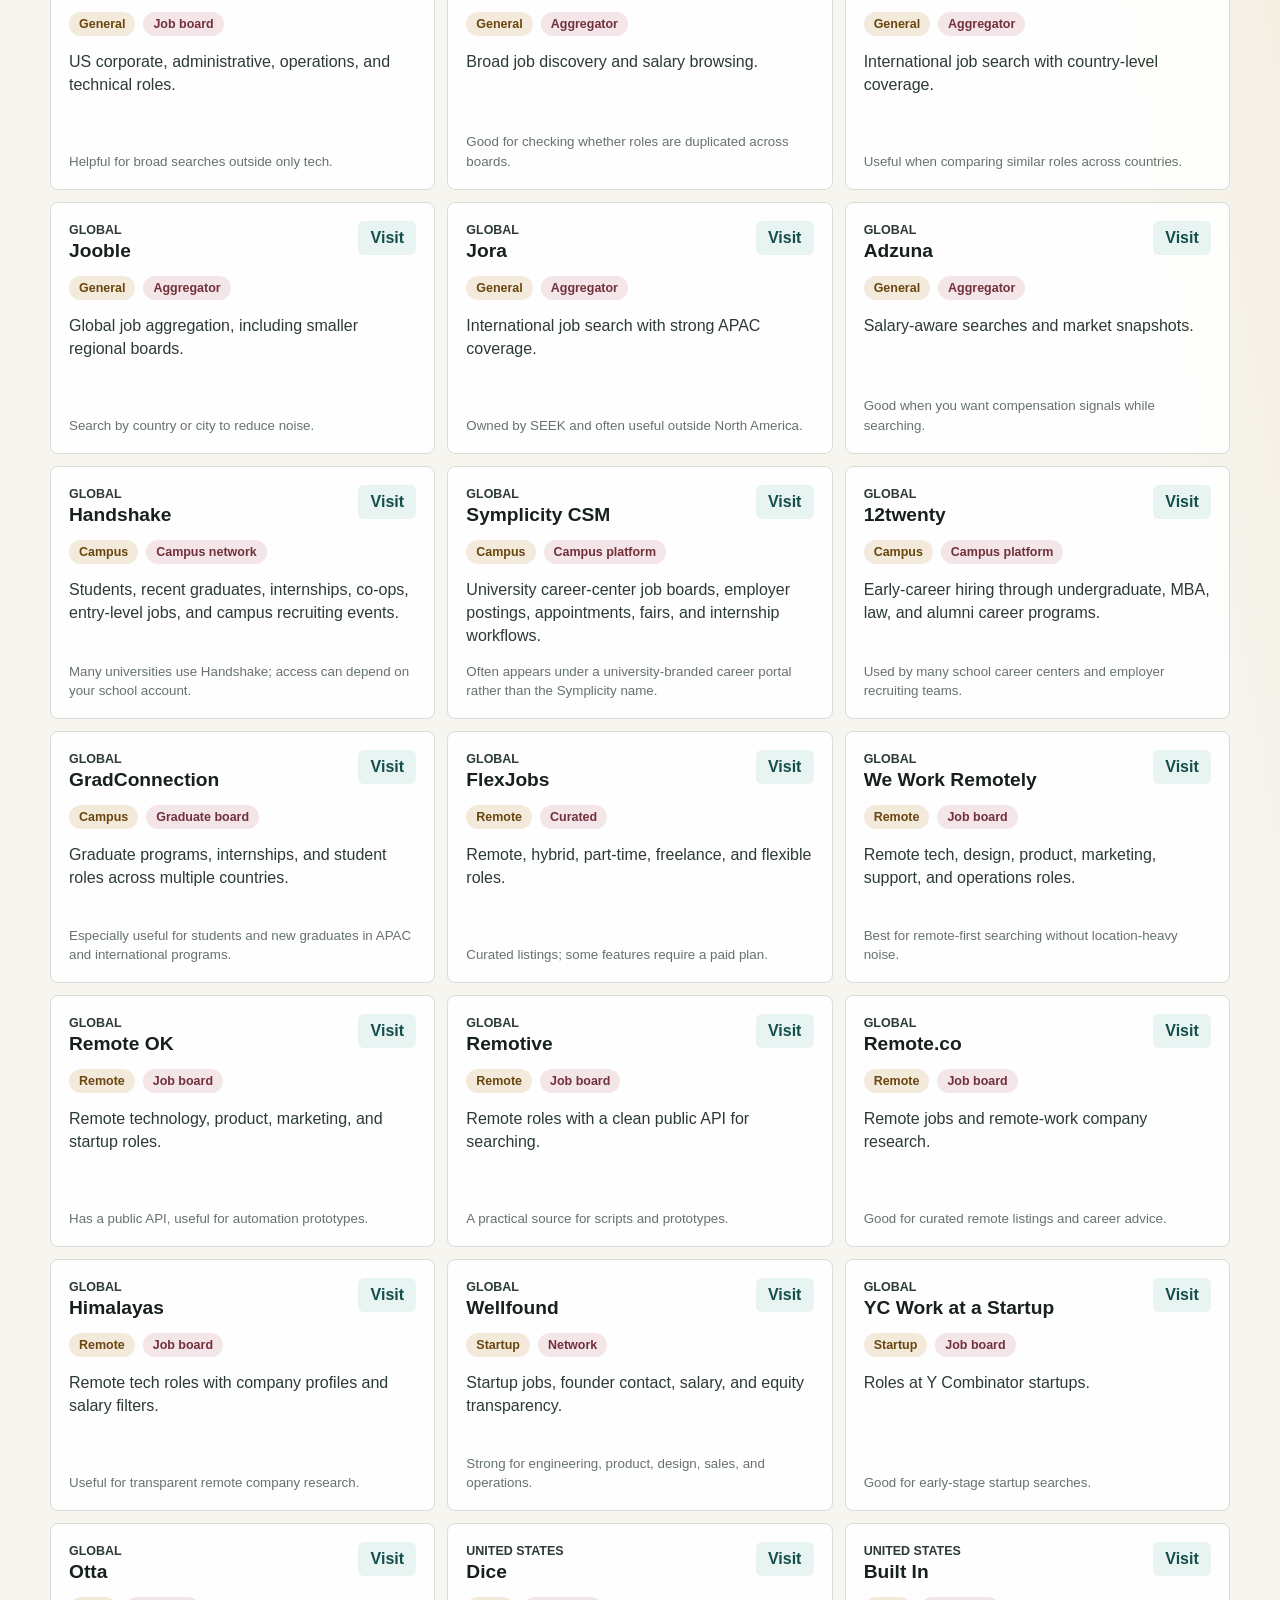
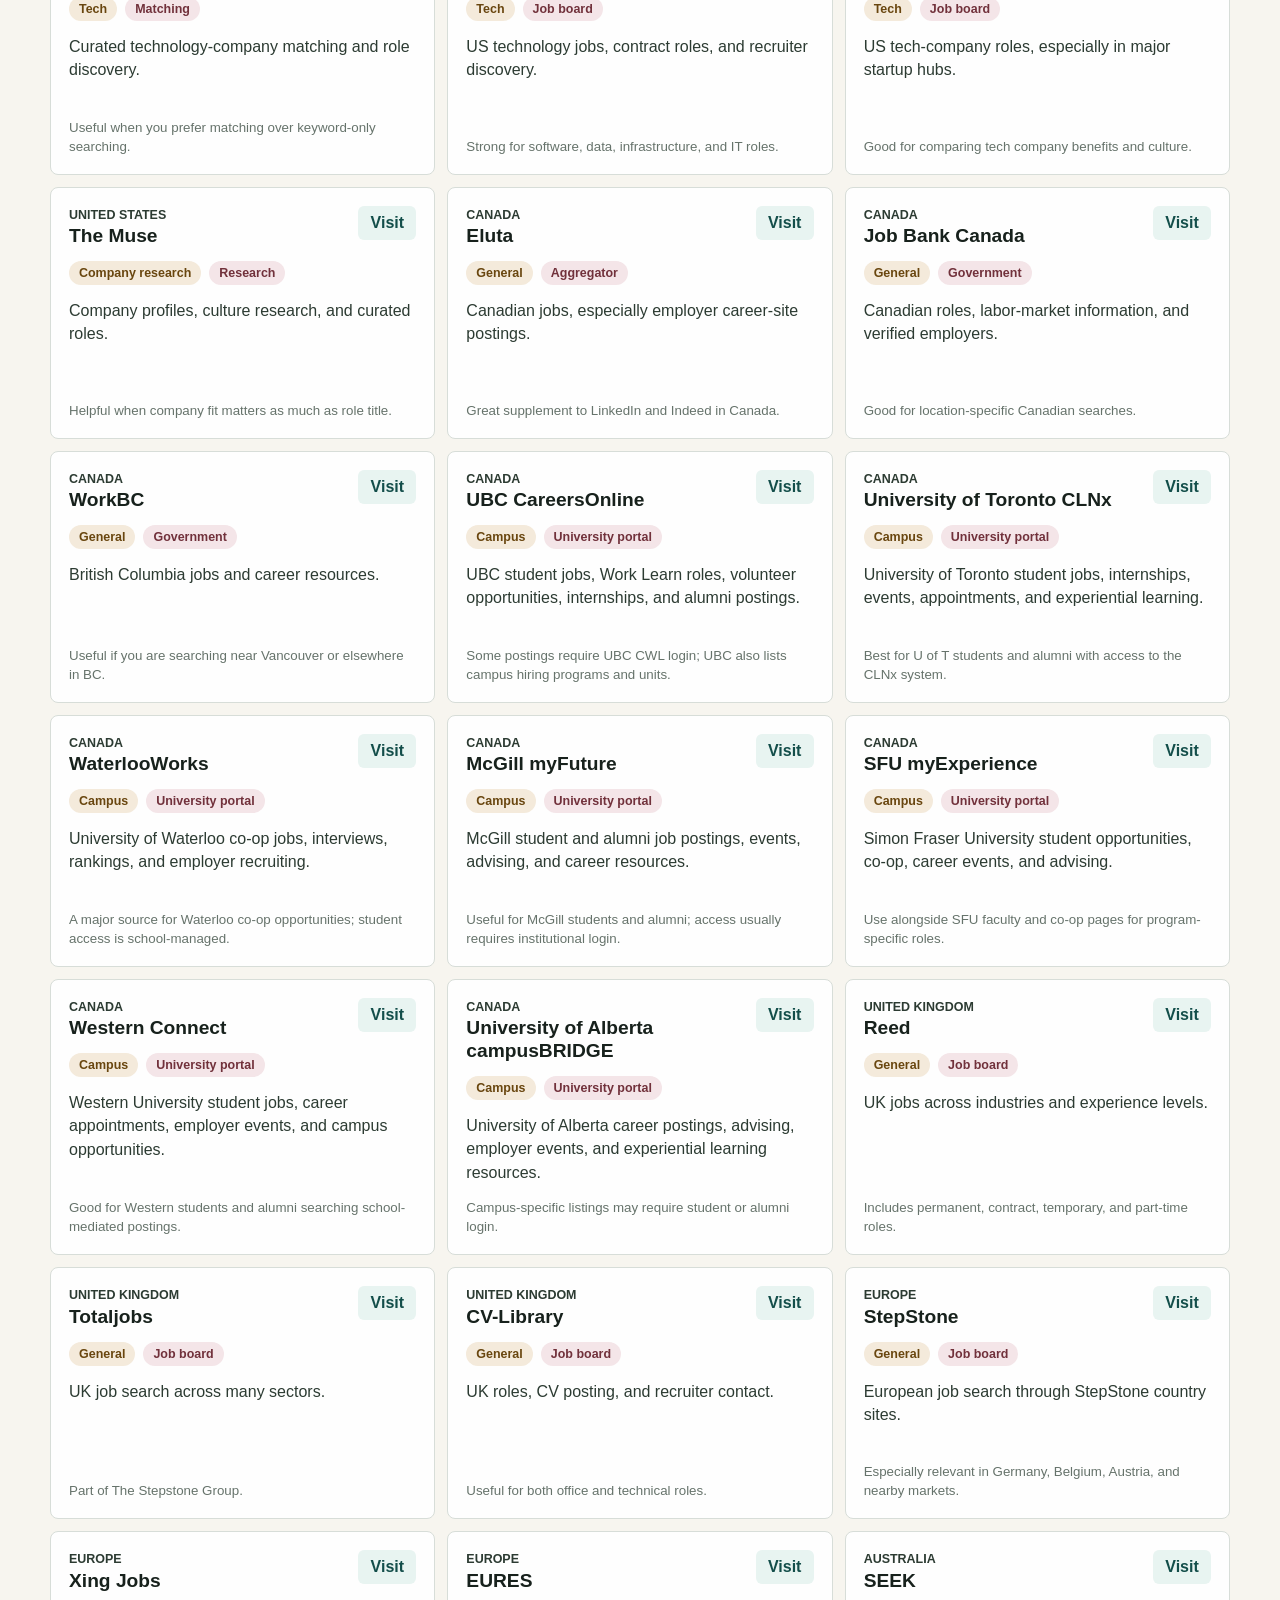
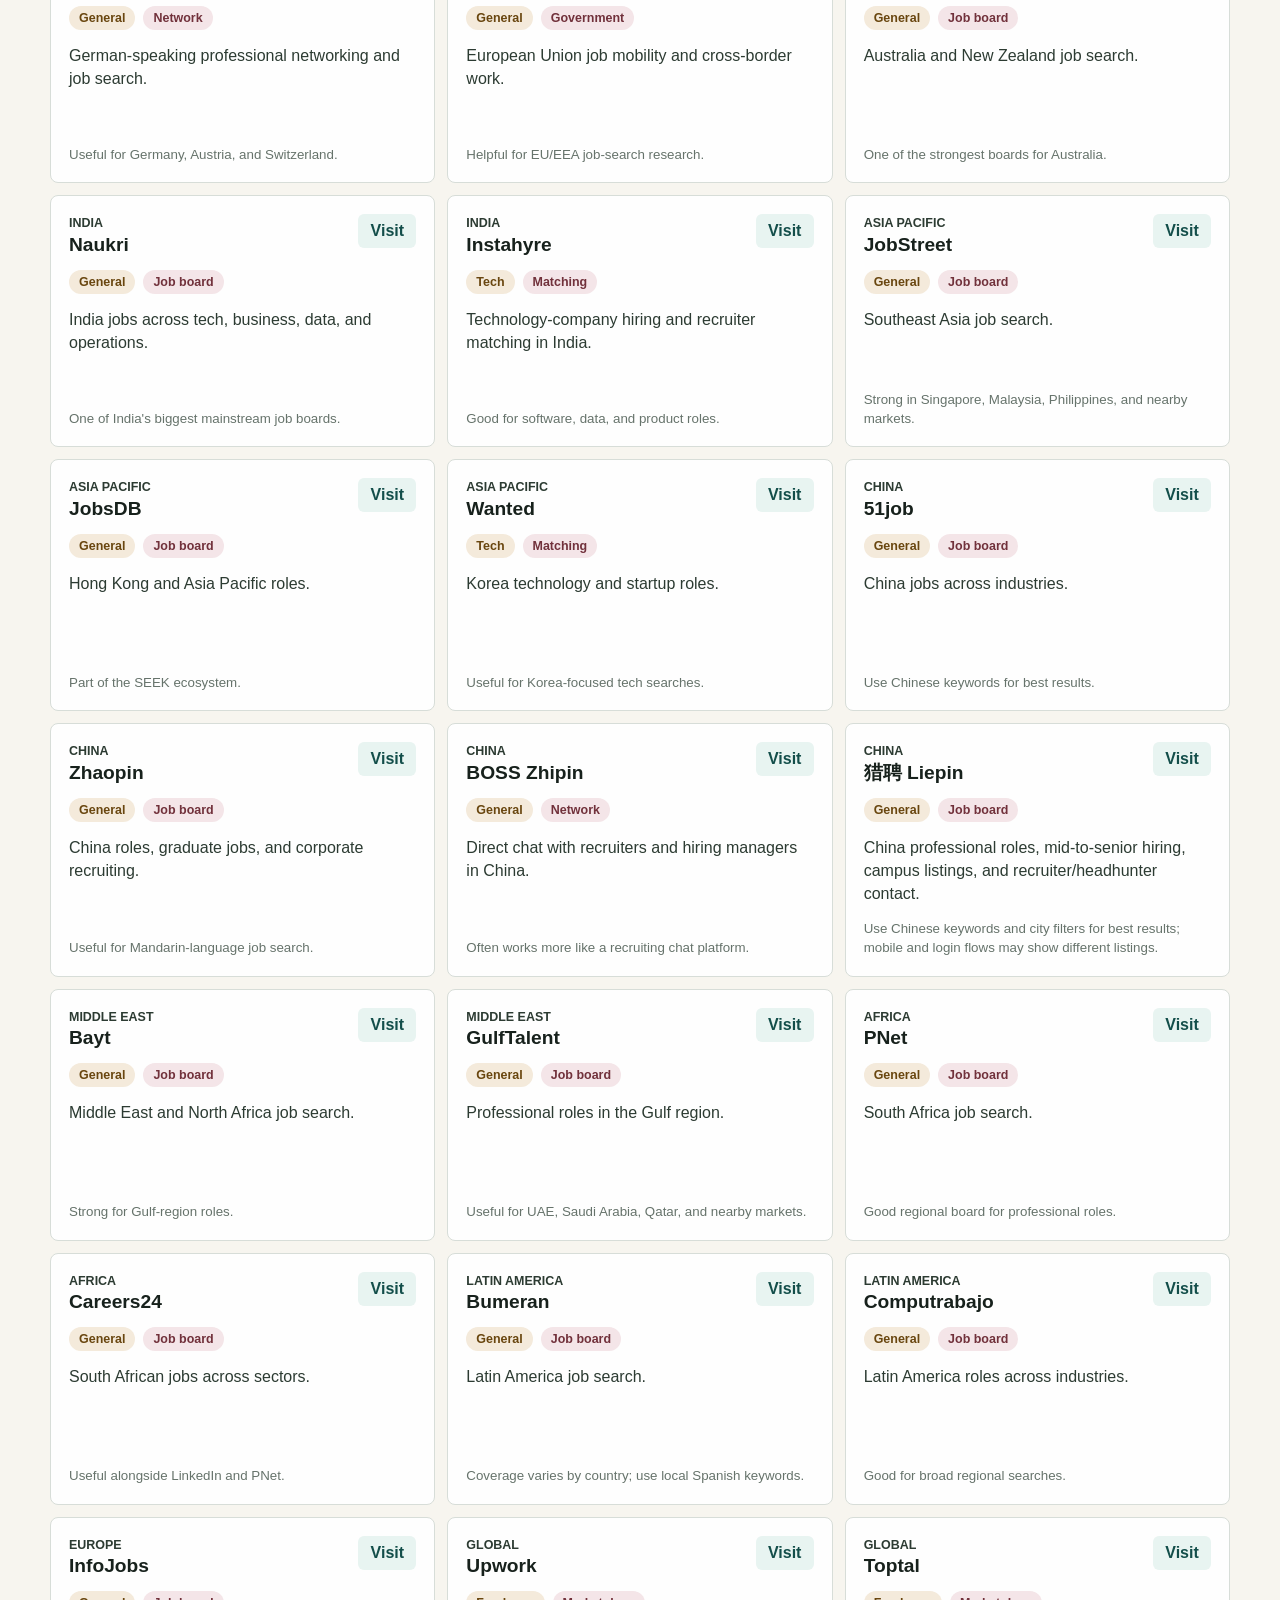
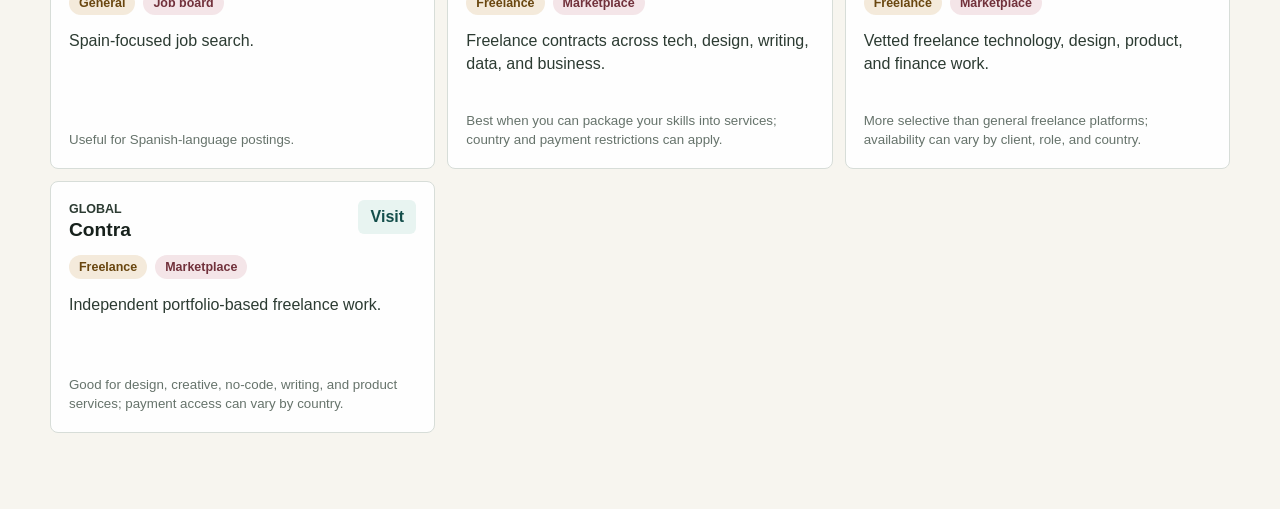
==== commit fe839848: "Remove Focus filter from job board directory" ====
--- a/github-pages/index.html
+++ b/github-pages/index.html
@@ -192,7 +192,7 @@
         top: 0;
         z-index: 4;
         display: grid;
-        grid-template-columns: minmax(260px, 1fr) 210px 190px auto;
+        grid-template-columns: minmax(260px, 1fr) 210px auto;
         gap: 10px;
         align-items: end;
         padding: 12px;
@@ -338,7 +338,7 @@
         }
 
         .hero__panel {
-          grid-template-columns: repeat(3, minmax(0, 1fr));
+          grid-template-columns: repeat(2, minmax(0, 1fr));
         }
 
         .featured-grid,
@@ -404,7 +404,6 @@
           <div class="hero__panel" aria-label="Directory summary">
             <div><strong id="site-count">0</strong><span>sites listed</span></div>
             <div><strong id="region-count">0</strong><span>regions</span></div>
-            <div><strong id="focus-count">0</strong><span>search focuses</span></div>
           </div>
         </div>
       </section>
@@ -432,10 +431,6 @@
           <label>
             <span>Region</span>
             <select id="region"></select>
-          </label>
-          <label>
-            <span>Focus</span>
-            <select id="focus"></select>
           </label>
           <button class="clear-button" id="reset" type="button">Reset</button>
         </div>
@@ -461,7 +456,6 @@
         "Latin America",
       ];
 
-      const focusOrder = ["All", "General", "Remote", "Tech", "Startup", "Campus", "Freelance", "Company research"];
 
       const broadCoverage = [
         "United States",
@@ -555,25 +549,20 @@
       const state = {
         query: "",
         region: "All",
-        focus: "All",
       };
 
       const searchInput = document.getElementById("search");
       const regionSelect = document.getElementById("region");
-      const focusSelect = document.getElementById("focus");
       const boardGrid = document.getElementById("board-grid");
       const featuredGrid = document.getElementById("featured-grid");
       const resultCount = document.getElementById("result-count");
 
       const regions = regionOrder.filter((item) => item === "All" || jobBoards.some((board) => board.region === item));
-      const focuses = focusOrder.filter((item) => item === "All" || jobBoards.some((board) => board.focus === item));
 
       document.getElementById("site-count").textContent = jobBoards.length;
       document.getElementById("region-count").textContent = regions.length - 1;
-      document.getElementById("focus-count").textContent = focuses.length - 1;
 
       regionSelect.innerHTML = regions.map((item) => `<option>${item}</option>`).join("");
-      focusSelect.innerHTML = focuses.map((item) => `<option>${item}</option>`).join("");
 
       featuredGrid.innerHTML = jobBoards
         .filter((board) => ["LinkedIn Jobs", "Indeed", "Glassdoor", "Wellfound", "We Work Remotely", "SEEK"].includes(board.name))
@@ -599,7 +588,7 @@
         const normalizedQuery = state.query.trim().toLowerCase();
         const filtered = jobBoards.filter((board) => {
           const searchable = [board.name, board.region, board.focus, board.type, board.goodFor, board.notes].join(" ").toLowerCase();
-          return matchesRegion(board) && (state.focus === "All" || board.focus === state.focus) && (!normalizedQuery || searchable.includes(normalizedQuery));
+          return matchesRegion(board) && (!normalizedQuery || searchable.includes(normalizedQuery));
         });
 
         resultCount.textContent = `${filtered.length} matching site${filtered.length === 1 ? "" : "s"}`;
@@ -641,18 +630,11 @@
         render();
       });
 
-      focusSelect.addEventListener("change", (event) => {
-        state.focus = event.target.value;
-        render();
-      });
-
       document.getElementById("reset").addEventListener("click", () => {
         state.query = "";
         state.region = "All";
-        state.focus = "All";
         searchInput.value = "";
         regionSelect.value = "All";
-        focusSelect.value = "All";
         render();
       });
 
